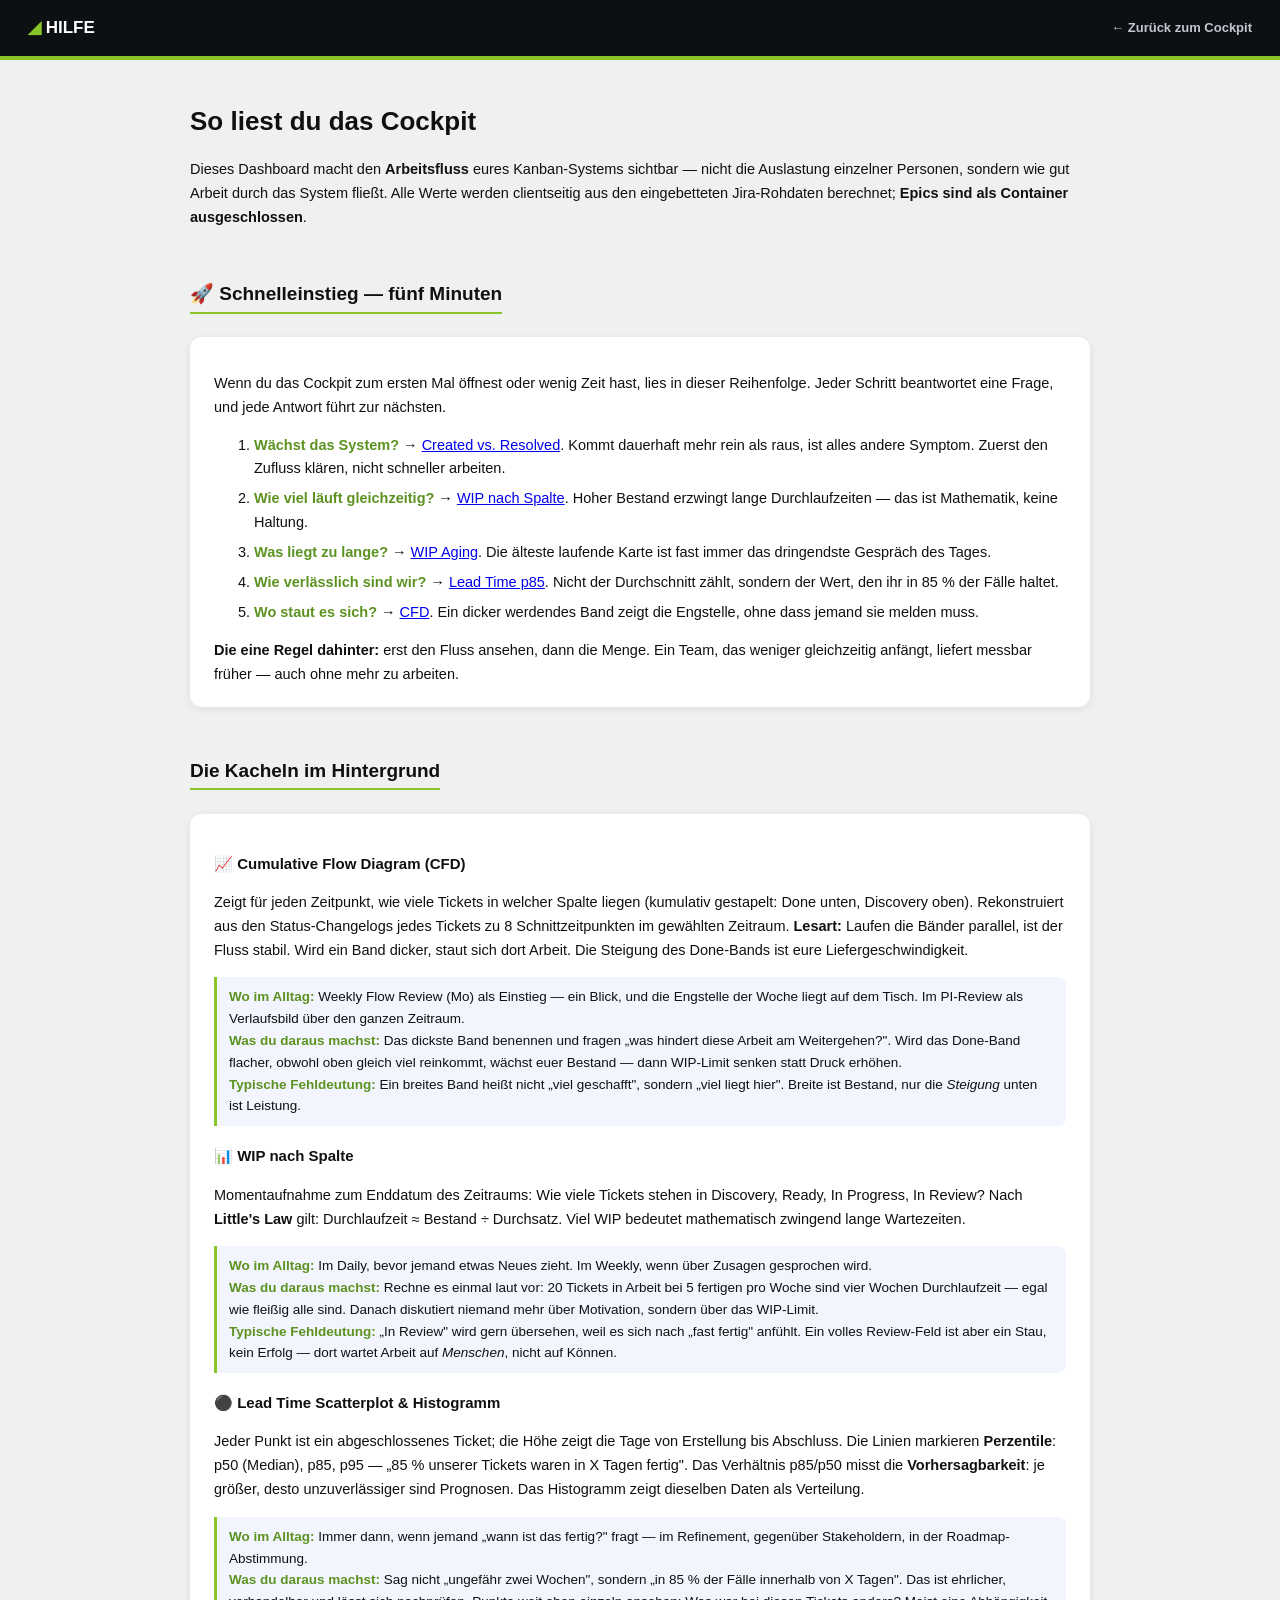
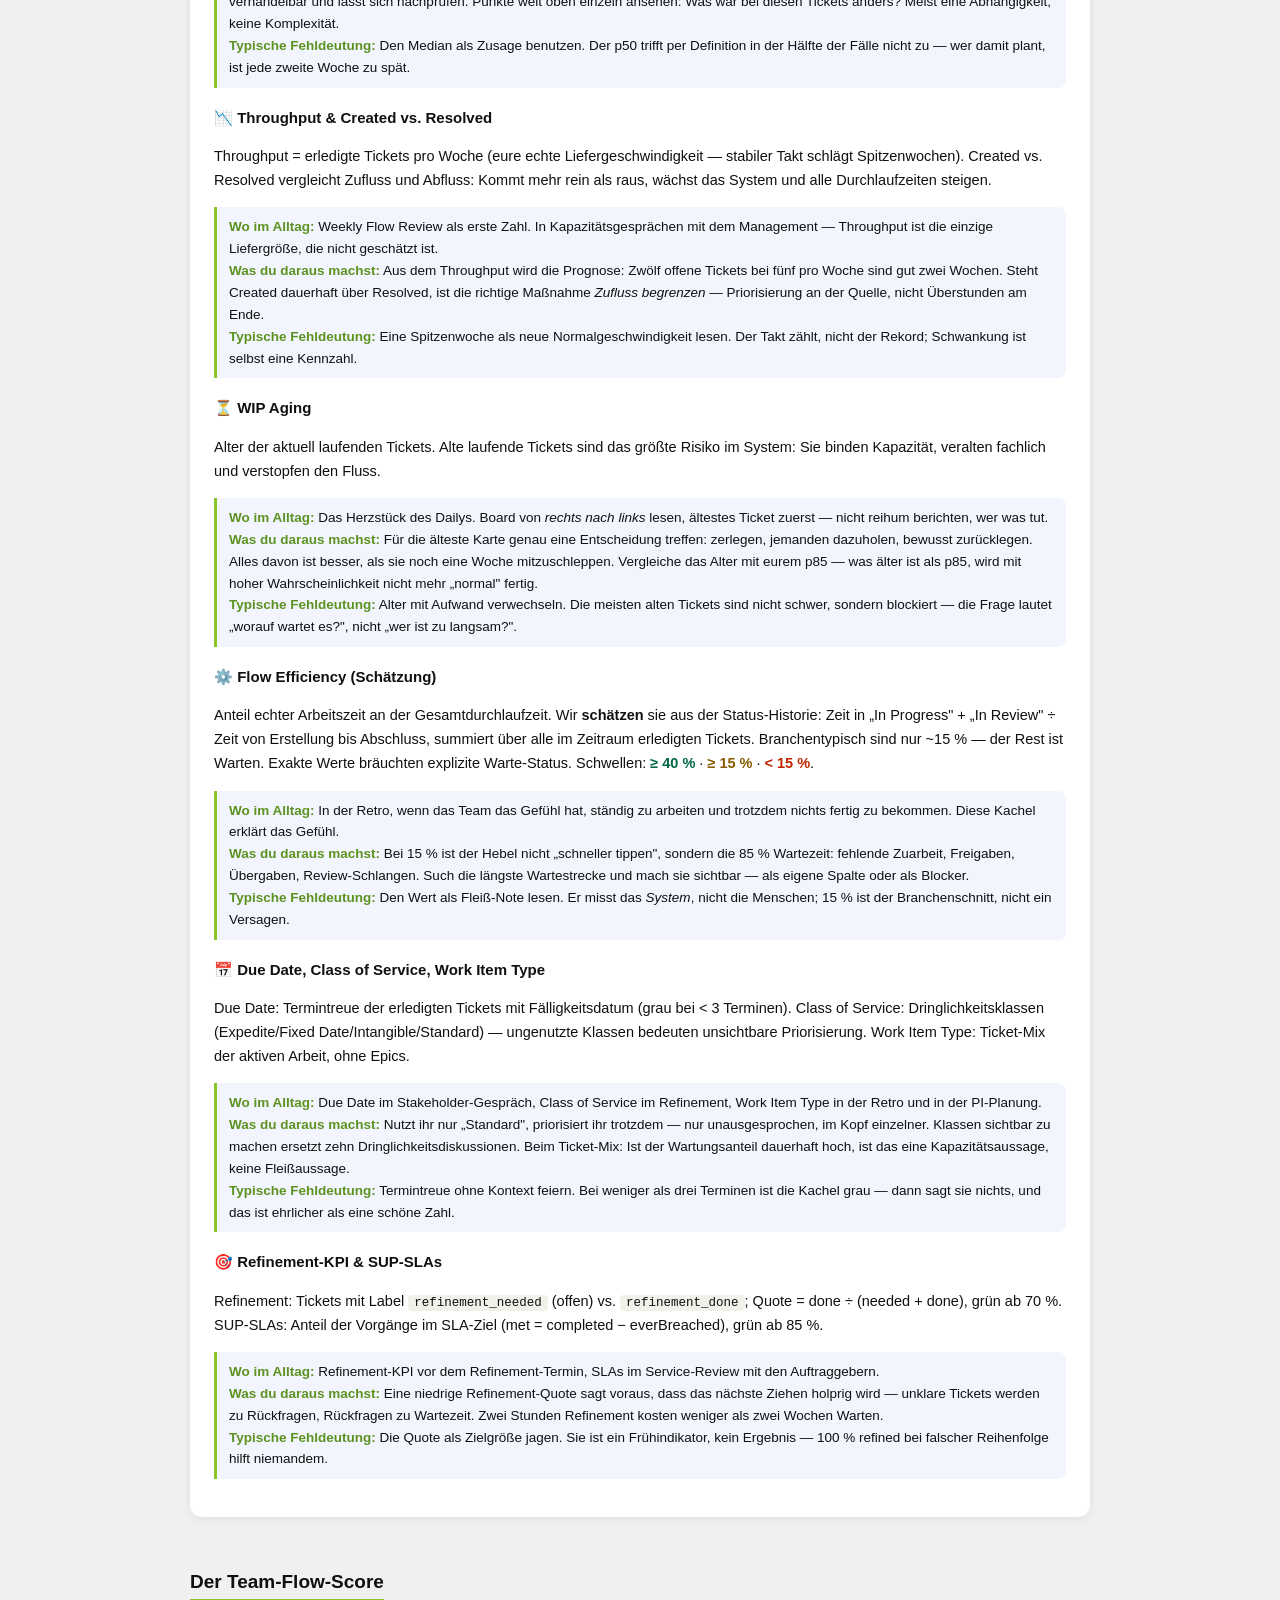
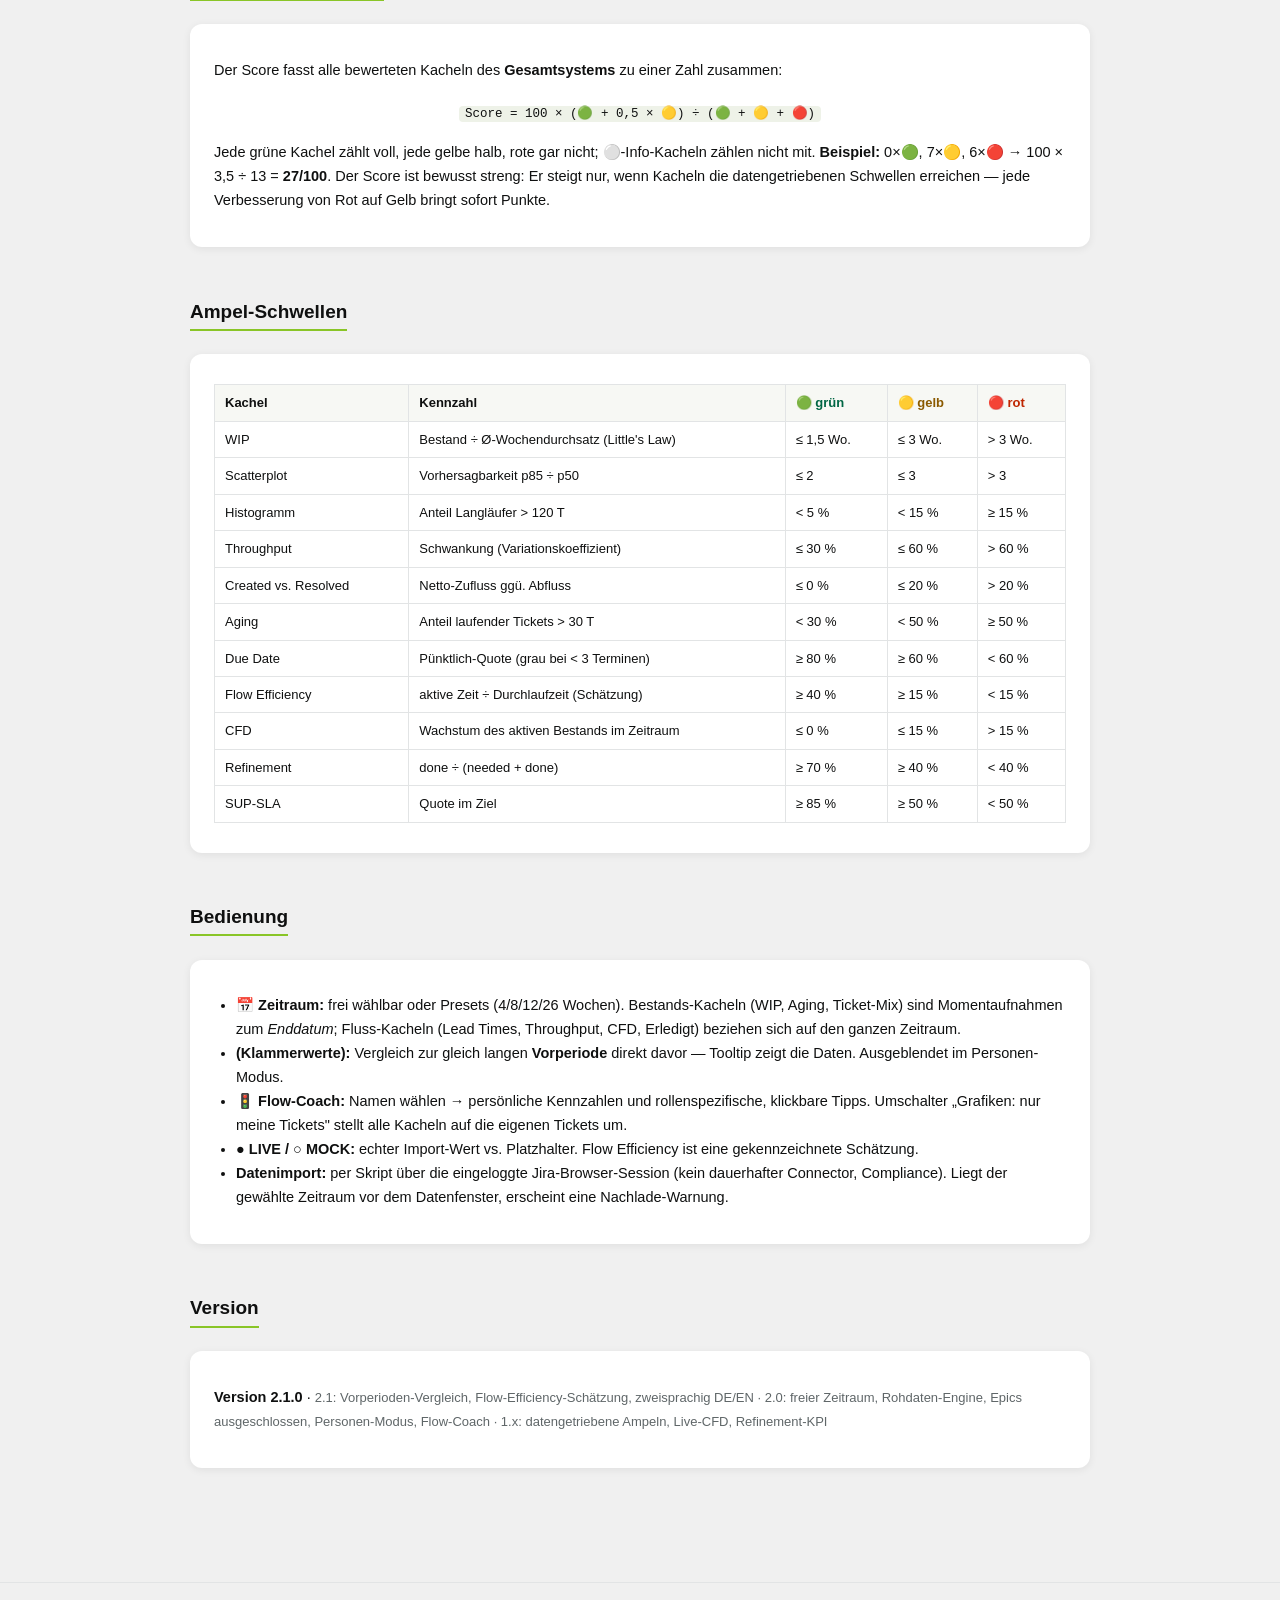
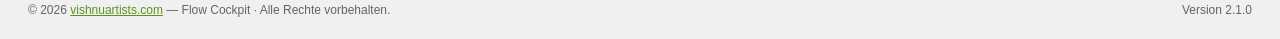
==== site/flow-cockpit-hilfe.html @ aee737ce "Flow Cockpit: eigenes Repo (aus analytics-dashboard herausgeloest, 02.09.2026) Produktanteil des Coc" ====
<!DOCTYPE html>
<html lang="de">
<head>
<meta charset="UTF-8">
<meta name="viewport" content="width=device-width, initial-scale=1.0">
<title>Hilfe &amp; Methodik — Flow Cockpit</title>
<!-- Dark-Flash-Schutz: Theme-Key fcTheme + html[data-theme] exakt wie pbTheme in pb-ui.js; Grundfarben vor dem ersten Paint -->
<script>try{if(localStorage.getItem('fcTheme')==='dark')document.documentElement.setAttribute('data-theme','dark')}catch(e){}</script>
<style>html[data-theme=dark]{background:#0e1013;color-scheme:dark}html[data-theme=dark]:root{--bg:#0e1013;--card:#16191d;--ink:#e8eaed;--sub:#9aa1a9;--line:#262b31}html[data-theme=dark] body{background:#0e1013;color:#e8eaed}</style>
<link rel="icon" href="data:image/svg+xml,%3Csvg xmlns='http://www.w3.org/2000/svg' viewBox='0 0 64 64'%3E%3Crect width='64' height='64' rx='14' fill='%230c1013'/%3E%3Cpath d='M12 52L30 52L12 32Z' fill='%2389c527'/%3E%3Ccircle cx='44' cy='16' r='7' fill='%23ff5630'/%3E%3Ccircle cx='44' cy='33' r='7' fill='%23ffab00'/%3E%3Ccircle cx='44' cy='50' r='7' fill='%2336b37e'/%3E%3C/svg%3E">
<link rel="stylesheet" href="/fonts.css">
<style>
  :root{--bg:#f0f0f0;--card:#fff;--ink:#0f1010;--sub:#5f6668;--line:#e2e4e5;
    --brand:#89c527;--brand2:#74b62e;--brand-dark:#5c9220;--accent:#0c1013}
  body{margin:0;background:var(--bg);color:var(--ink);font-family:Poppins,sans-serif;font-size:14.5px;line-height:1.65}
  header{background:var(--accent);color:#fff;padding:14px 28px;display:flex;align-items:center;gap:14px;border-bottom:4px solid var(--brand)}
  header .logo{font-weight:800;font-size:17px}
  header .logo em{color:var(--brand);font-style:normal}
  header a,header span.btn{margin-left:auto;color:#c1c7d0;font-size:13px;text-decoration:none;font-weight:600;cursor:pointer}
  header a:hover{color:var(--brand)}
  .wrap{max-width:900px;margin:0 auto;padding:30px 28px 60px}
  h1{font-size:26px;margin:.4em 0}
  h2{font-size:19px;margin:1.8em 0 .5em;border-bottom:2px solid var(--brand);display:inline-block;padding-bottom:2px}
  h3{font-size:15px;margin:1.2em 0 .3em}
  .card{background:var(--card);border-radius:12px;box-shadow:0 2px 8px rgba(15,16,16,.07);padding:20px 24px;margin:14px 0}
  code{background:#eef2e8;border-radius:4px;padding:1px 6px;font-size:12.5px}
  table{border-collapse:collapse;width:100%;font-size:13px;margin:10px 0}
  th,td{border:1px solid var(--line);padding:7px 10px;text-align:left}
  th{background:#f7f8f4}
  .amp{font-weight:700}
  .g{color:#006644}.y{color:#8a5a00}.r{color:#bf2600}
  footer{border-top:1px solid var(--line);margin-top:40px;padding:18px 28px;font-size:12px;color:var(--sub);display:flex;gap:16px;flex-wrap:wrap;justify-content:space-between}
  footer a{color:var(--brand-dark)}
  .langbtn{background:#1c2226;border:1px solid #2c3338;color:#c1c7d0;padding:5px 12px;border-radius:20px;font-size:12px}
  ul{padding-left:22px}
  .dim{color:var(--sub);font-size:13px}
  /* Praxisblock unter jeder Chart-Erklaerung: wo sie benutzt wird, was daraus folgt,
     woran man sich taeuscht (21.08.2026 — Bene: "wie und wo sie genutzt wird"). */
  .use{border-left:3px solid var(--brand,#1a44ea);background:rgba(26,68,234,.05);border-radius:0 8px 8px 0;
       padding:9px 12px;margin:8px 0 18px;font-size:13.5px;line-height:1.62}
  .use b{color:var(--brand-dark,#0f2ec2)}
  html[data-theme=dark] .use{background:rgba(61,108,255,.10)}
  html[data-theme=dark] .use b{color:#9db1ff}
  .quick{counter-reset:q}
  .quick li{margin:7px 0;line-height:1.6}
  .quick li b{color:var(--brand-dark,#0f2ec2)}
  html[data-theme=dark] .quick li b{color:#9db1ff}
</style>
</head>
<body>
<header>
  <span class="logo"><em>◢</em> <span id="hTitle">HILFE</span></span>
  <a href="flow-cockpit-starter.html" id="backLink" onclick="return hilfeBack(event)">← Zurück zum Cockpit</a>
</header>
<script>
/* Zurück-Link: eigenes Team-Cockpit aus der Portal-Anmeldung (sessionStorage.vsAuth), sonst Verlauf (history.back),
   sonst Portal. Der Sprachumschalter (🌐 EN) liegt nur noch im pb-ui-Menü. */
function hilfeBack(ev){
  try{
    var a=JSON.parse(sessionStorage.getItem('vsAuth')||'null');
    var C={formular1:'cockpit-formular1.html',pawpatrol:'cockpit-pawpatrol.html',heisenberg:'cockpit-heisenberg.html',team42:'cockpit-team42.html',loansharks:'cockpit-loansharks.html',analytics:'cockpit.html'};
    var ref=document.referrer||'', same=ref&&ref.indexOf(location.origin)===0&&!/hilfe\.html/.test(ref);
    if(same&&history.length>1){ ev.preventDefault(); history.back(); return false; }
    if(a&&a.team&&C[a.team]){ ev.preventDefault(); location.href=C[a.team]; return false; }
    if(sessionStorage.getItem('vsDemo')==='1'){ ev.preventDefault(); location.href='cockpit-formular1.html?demo=1'; return false; }
  }catch(e){}
  return true; /* Fallback: href=index.html */
}
</script>

<div class="wrap" id="de">
  <h1>So liest du das Cockpit</h1>
  <p>Dieses Dashboard macht den <b>Arbeitsfluss</b> eures Kanban-Systems sichtbar — nicht die Auslastung einzelner Personen, sondern wie gut Arbeit durch das System fließt. Alle Werte werden clientseitig aus den eingebetteten Jira-Rohdaten berechnet; <b>Epics sind als Container ausgeschlossen</b>.</p>

  <h2 id="schnell">🚀 Schnelleinstieg — fünf Minuten</h2>
  <div class="card">
    <p>Wenn du das Cockpit zum ersten Mal öffnest oder wenig Zeit hast, lies in dieser Reihenfolge. Jeder Schritt beantwortet eine Frage, und jede Antwort führt zur nächsten.</p>
    <ol class="quick">
      <li><b>Wächst das System?</b> → <a href="#h-through">Created vs. Resolved</a>. Kommt dauerhaft mehr rein als raus, ist alles andere Symptom. Zuerst den Zufluss klären, nicht schneller arbeiten.</li>
      <li><b>Wie viel läuft gleichzeitig?</b> → <a href="#h-wip">WIP nach Spalte</a>. Hoher Bestand erzwingt lange Durchlaufzeiten — das ist Mathematik, keine Haltung.</li>
      <li><b>Was liegt zu lange?</b> → <a href="#h-aging">WIP Aging</a>. Die älteste laufende Karte ist fast immer das dringendste Gespräch des Tages.</li>
      <li><b>Wie verlässlich sind wir?</b> → <a href="#h-lead">Lead Time p85</a>. Nicht der Durchschnitt zählt, sondern der Wert, den ihr in 85 % der Fälle haltet.</li>
      <li><b>Wo staut es sich?</b> → <a href="#h-cfd">CFD</a>. Ein dicker werdendes Band zeigt die Engstelle, ohne dass jemand sie melden muss.</li>
    </ol>
    <p style="margin-bottom:0"><b>Die eine Regel dahinter:</b> erst den Fluss ansehen, dann die Menge. Ein Team, das weniger gleichzeitig anfängt, liefert messbar früher — auch ohne mehr zu arbeiten.</p>
  </div>

  <h2>Die Kacheln im Hintergrund</h2>
  <div class="card">
    <h3 id="h-cfd">📈 Cumulative Flow Diagram (CFD)</h3>
    <p>Zeigt für jeden Zeitpunkt, wie viele Tickets in welcher Spalte liegen (kumulativ gestapelt: Done unten, Discovery oben). Rekonstruiert aus den Status-Changelogs jedes Tickets zu 8 Schnittzeitpunkten im gewählten Zeitraum. <b>Lesart:</b> Laufen die Bänder parallel, ist der Fluss stabil. Wird ein Band dicker, staut sich dort Arbeit. Die Steigung des Done-Bands ist eure Liefergeschwindigkeit.</p>
    <p class="use"><b>Wo im Alltag:</b> Weekly Flow Review (Mo) als Einstieg — ein Blick, und die Engstelle der Woche liegt auf dem Tisch. Im PI-Review als Verlaufsbild über den ganzen Zeitraum.<br>
    <b>Was du daraus machst:</b> Das dickste Band benennen und fragen „was hindert diese Arbeit am Weitergehen?". Wird das Done-Band flacher, obwohl oben gleich viel reinkommt, wächst euer Bestand — dann WIP-Limit senken statt Druck erhöhen.<br>
    <b>Typische Fehldeutung:</b> Ein breites Band heißt nicht „viel geschafft", sondern „viel liegt hier". Breite ist Bestand, nur die <i>Steigung</i> unten ist Leistung.</p>

    <h3 id="h-wip">📊 WIP nach Spalte</h3>
    <p>Momentaufnahme zum Enddatum des Zeitraums: Wie viele Tickets stehen in Discovery, Ready, In Progress, In Review? Nach <b>Little's Law</b> gilt: Durchlaufzeit ≈ Bestand ÷ Durchsatz. Viel WIP bedeutet mathematisch zwingend lange Wartezeiten.</p>
    <p class="use"><b>Wo im Alltag:</b> Im Daily, bevor jemand etwas Neues zieht. Im Weekly, wenn über Zusagen gesprochen wird.<br>
    <b>Was du daraus machst:</b> Rechne es einmal laut vor: 20 Tickets in Arbeit bei 5 fertigen pro Woche sind vier Wochen Durchlaufzeit — egal wie fleißig alle sind. Danach diskutiert niemand mehr über Motivation, sondern über das WIP-Limit.<br>
    <b>Typische Fehldeutung:</b> „In Review" wird gern übersehen, weil es sich nach „fast fertig" anfühlt. Ein volles Review-Feld ist aber ein Stau, kein Erfolg — dort wartet Arbeit auf <i>Menschen</i>, nicht auf Können.</p>

    <h3 id="h-lead">⚫ Lead Time Scatterplot &amp; Histogramm</h3>
    <p>Jeder Punkt ist ein abgeschlossenes Ticket; die Höhe zeigt die Tage von Erstellung bis Abschluss. Die Linien markieren <b>Perzentile</b>: p50 (Median), p85, p95 — „85 % unserer Tickets waren in X Tagen fertig". Das Verhältnis p85/p50 misst die <b>Vorhersagbarkeit</b>: je größer, desto unzuverlässiger sind Prognosen. Das Histogramm zeigt dieselben Daten als Verteilung.</p>
    <p class="use"><b>Wo im Alltag:</b> Immer dann, wenn jemand „wann ist das fertig?" fragt — im Refinement, gegenüber Stakeholdern, in der Roadmap-Abstimmung.<br>
    <b>Was du daraus machst:</b> Sag nicht „ungefähr zwei Wochen", sondern „in 85 % der Fälle innerhalb von X Tagen". Das ist ehrlicher, verhandelbar und lässt sich nachprüfen. Punkte weit oben einzeln ansehen: Was war bei diesen Tickets anders? Meist eine Abhängigkeit, keine Komplexität.<br>
    <b>Typische Fehldeutung:</b> Den Median als Zusage benutzen. Der p50 trifft per Definition in der Hälfte der Fälle nicht zu — wer damit plant, ist jede zweite Woche zu spät.</p>

    <h3 id="h-through">📉 Throughput &amp; Created vs. Resolved</h3>
    <p>Throughput = erledigte Tickets pro Woche (eure echte Liefergeschwindigkeit — stabiler Takt schlägt Spitzenwochen). Created vs. Resolved vergleicht Zufluss und Abfluss: Kommt mehr rein als raus, wächst das System und alle Durchlaufzeiten steigen.</p>
    <p class="use"><b>Wo im Alltag:</b> Weekly Flow Review als erste Zahl. In Kapazitätsgesprächen mit dem Management — Throughput ist die einzige Liefergröße, die nicht geschätzt ist.<br>
    <b>Was du daraus machst:</b> Aus dem Throughput wird die Prognose: Zwölf offene Tickets bei fünf pro Woche sind gut zwei Wochen. Steht Created dauerhaft über Resolved, ist die richtige Maßnahme <i>Zufluss begrenzen</i> — Priorisierung an der Quelle, nicht Überstunden am Ende.<br>
    <b>Typische Fehldeutung:</b> Eine Spitzenwoche als neue Normalgeschwindigkeit lesen. Der Takt zählt, nicht der Rekord; Schwankung ist selbst eine Kennzahl.</p>

    <h3 id="h-aging">⏳ WIP Aging</h3>
    <p>Alter der aktuell laufenden Tickets. Alte laufende Tickets sind das größte Risiko im System: Sie binden Kapazität, veralten fachlich und verstopfen den Fluss.</p>
    <p class="use"><b>Wo im Alltag:</b> Das Herzstück des Dailys. Board von <i>rechts nach links</i> lesen, ältestes Ticket zuerst — nicht reihum berichten, wer was tut.<br>
    <b>Was du daraus machst:</b> Für die älteste Karte genau eine Entscheidung treffen: zerlegen, jemanden dazuholen, bewusst zurücklegen. Alles davon ist besser, als sie noch eine Woche mitzuschleppen. Vergleiche das Alter mit eurem p85 — was älter ist als p85, wird mit hoher Wahrscheinlichkeit nicht mehr „normal" fertig.<br>
    <b>Typische Fehldeutung:</b> Alter mit Aufwand verwechseln. Die meisten alten Tickets sind nicht schwer, sondern blockiert — die Frage lautet „worauf wartet es?", nicht „wer ist zu langsam?".</p>

    <h3 id="h-fe">⚙️ Flow Efficiency (Schätzung)</h3>
    <p>Anteil echter Arbeitszeit an der Gesamtdurchlaufzeit. Wir <b>schätzen</b> sie aus der Status-Historie: Zeit in „In Progress" + „In Review" ÷ Zeit von Erstellung bis Abschluss, summiert über alle im Zeitraum erledigten Tickets. Branchentypisch sind nur ~15 % — der Rest ist Warten. Exakte Werte bräuchten explizite Warte-Status. Schwellen: <span class="amp g">≥ 40 %</span> · <span class="amp y">≥ 15 %</span> · <span class="amp r">&lt; 15 %</span>.</p>
    <p class="use"><b>Wo im Alltag:</b> In der Retro, wenn das Team das Gefühl hat, ständig zu arbeiten und trotzdem nichts fertig zu bekommen. Diese Kachel erklärt das Gefühl.<br>
    <b>Was du daraus machst:</b> Bei 15 % ist der Hebel nicht „schneller tippen", sondern die 85 % Wartezeit: fehlende Zuarbeit, Freigaben, Übergaben, Review-Schlangen. Such die längste Wartestrecke und mach sie sichtbar — als eigene Spalte oder als Blocker.<br>
    <b>Typische Fehldeutung:</b> Den Wert als Fleiß-Note lesen. Er misst das <i>System</i>, nicht die Menschen; 15 % ist der Branchenschnitt, nicht ein Versagen.</p>

    <h3 id="h-misc">📅 Due Date, Class of Service, Work Item Type</h3>
    <p>Due Date: Termintreue der erledigten Tickets mit Fälligkeitsdatum (grau bei &lt; 3 Terminen). Class of Service: Dringlichkeitsklassen (Expedite/Fixed Date/Intangible/Standard) — ungenutzte Klassen bedeuten unsichtbare Priorisierung. Work Item Type: Ticket-Mix der aktiven Arbeit, ohne Epics.</p>
    <p class="use"><b>Wo im Alltag:</b> Due Date im Stakeholder-Gespräch, Class of Service im Refinement, Work Item Type in der Retro und in der PI-Planung.<br>
    <b>Was du daraus machst:</b> Nutzt ihr nur „Standard", priorisiert ihr trotzdem — nur unausgesprochen, im Kopf einzelner. Klassen sichtbar zu machen ersetzt zehn Dringlichkeitsdiskussionen. Beim Ticket-Mix: Ist der Wartungsanteil dauerhaft hoch, ist das eine Kapazitätsaussage, keine Fleißaussage.<br>
    <b>Typische Fehldeutung:</b> Termintreue ohne Kontext feiern. Bei weniger als drei Terminen ist die Kachel grau — dann sagt sie nichts, und das ist ehrlicher als eine schöne Zahl.</p>

    <h3 id="h-refine">🎯 Refinement-KPI &amp; SUP-SLAs</h3>
    <p>Refinement: Tickets mit Label <code>refinement_needed</code> (offen) vs. <code>refinement_done</code>; Quote = done ÷ (needed + done), grün ab 70 %. SUP-SLAs: Anteil der Vorgänge im SLA-Ziel (met = completed − everBreached), grün ab 85 %.</p>
    <p class="use"><b>Wo im Alltag:</b> Refinement-KPI vor dem Refinement-Termin, SLAs im Service-Review mit den Auftraggebern.<br>
    <b>Was du daraus machst:</b> Eine niedrige Refinement-Quote sagt voraus, dass das nächste Ziehen holprig wird — unklare Tickets werden zu Rückfragen, Rückfragen zu Wartezeit. Zwei Stunden Refinement kosten weniger als zwei Wochen Warten.<br>
    <b>Typische Fehldeutung:</b> Die Quote als Zielgröße jagen. Sie ist ein Frühindikator, kein Ergebnis — 100 % refined bei falscher Reihenfolge hilft niemandem.</p>
  </div>

  <h2 id="score">Der Team-Flow-Score</h2>
  <div class="card">
    <p>Der Score fasst alle bewerteten Kacheln des <b>Gesamtsystems</b> zu einer Zahl zusammen:</p>
    <p style="text-align:center;font-size:16px"><code>Score = 100 × (🟢 + 0,5 × 🟡) ÷ (🟢 + 🟡 + 🔴)</code></p>
    <p>Jede grüne Kachel zählt voll, jede gelbe halb, rote gar nicht; ⚪-Info-Kacheln zählen nicht mit. <b>Beispiel:</b> 0×🟢, 7×🟡, 6×🔴 → 100 × 3,5 ÷ 13 = <b>27/100</b>. Der Score ist bewusst streng: Er steigt nur, wenn Kacheln die datengetriebenen Schwellen erreichen — jede Verbesserung von Rot auf Gelb bringt sofort Punkte.</p>
  </div>

  <h2>Ampel-Schwellen</h2>
  <div class="card">
    <table>
      <tr><th>Kachel</th><th>Kennzahl</th><th class="g">🟢 grün</th><th class="y">🟡 gelb</th><th class="r">🔴 rot</th></tr>
      <tr><td>WIP</td><td>Bestand ÷ Ø-Wochendurchsatz (Little's Law)</td><td>≤ 1,5 Wo.</td><td>≤ 3 Wo.</td><td>&gt; 3 Wo.</td></tr>
      <tr><td>Scatterplot</td><td>Vorhersagbarkeit p85 ÷ p50</td><td>≤ 2</td><td>≤ 3</td><td>&gt; 3</td></tr>
      <tr><td>Histogramm</td><td>Anteil Langläufer &gt; 120 T</td><td>&lt; 5 %</td><td>&lt; 15 %</td><td>≥ 15 %</td></tr>
      <tr><td>Throughput</td><td>Schwankung (Variationskoeffizient)</td><td>≤ 30 %</td><td>≤ 60 %</td><td>&gt; 60 %</td></tr>
      <tr><td>Created vs. Resolved</td><td>Netto-Zufluss ggü. Abfluss</td><td>≤ 0 %</td><td>≤ 20 %</td><td>&gt; 20 %</td></tr>
      <tr><td>Aging</td><td>Anteil laufender Tickets &gt; 30 T</td><td>&lt; 30 %</td><td>&lt; 50 %</td><td>≥ 50 %</td></tr>
      <tr><td>Due Date</td><td>Pünktlich-Quote (grau bei &lt; 3 Terminen)</td><td>≥ 80 %</td><td>≥ 60 %</td><td>&lt; 60 %</td></tr>
      <tr><td>Flow Efficiency</td><td>aktive Zeit ÷ Durchlaufzeit (Schätzung)</td><td>≥ 40 %</td><td>≥ 15 %</td><td>&lt; 15 %</td></tr>
      <tr><td>CFD</td><td>Wachstum des aktiven Bestands im Zeitraum</td><td>≤ 0 %</td><td>≤ 15 %</td><td>&gt; 15 %</td></tr>
      <tr><td>Refinement</td><td>done ÷ (needed + done)</td><td>≥ 70 %</td><td>≥ 40 %</td><td>&lt; 40 %</td></tr>
      <tr><td>SUP-SLA</td><td>Quote im Ziel</td><td>≥ 85 %</td><td>≥ 50 %</td><td>&lt; 50 %</td></tr>
    </table>
  </div>

  <h2>Bedienung</h2>
  <div class="card">
    <ul>
      <li><b>📅 Zeitraum:</b> frei wählbar oder Presets (4/8/12/26 Wochen). Bestands-Kacheln (WIP, Aging, Ticket-Mix) sind Momentaufnahmen zum <i>Enddatum</i>; Fluss-Kacheln (Lead Times, Throughput, CFD, Erledigt) beziehen sich auf den ganzen Zeitraum.</li>
      <li><b>(Klammerwerte):</b> Vergleich zur gleich langen <b>Vorperiode</b> direkt davor — Tooltip zeigt die Daten. Ausgeblendet im Personen-Modus.</li>
      <li><b>🚦 Flow-Coach:</b> Namen wählen → persönliche Kennzahlen und rollenspezifische, klickbare Tipps. Umschalter „Grafiken: nur meine Tickets" stellt alle Kacheln auf die eigenen Tickets um.</li>
      <li><b>● LIVE / ○ MOCK:</b> echter Import-Wert vs. Platzhalter. Flow Efficiency ist eine gekennzeichnete Schätzung.</li>
      <li><b>Datenimport:</b> per Skript über die eingeloggte Jira-Browser-Session (kein dauerhafter Connector, Compliance). Liegt der gewählte Zeitraum vor dem Datenfenster, erscheint eine Nachlade-Warnung.</li>
    </ul>
  </div>

  <h2>Version</h2>
  <div class="card">
    <p><b>Version 2.1.0</b> · <span class="dim">2.1: Vorperioden-Vergleich, Flow-Efficiency-Schätzung, zweisprachig DE/EN · 2.0: freier Zeitraum, Rohdaten-Engine, Epics ausgeschlossen, Personen-Modus, Flow-Coach · 1.x: datengetriebene Ampeln, Live-CFD, Refinement-KPI</span></p>
  </div>
</div>

<div class="wrap" id="en" style="display:none">
  <h1>How to read the cockpit</h1>
  <p>This dashboard makes the <b>flow</b> of your Kanban system visible — not the utilisation of individuals, but how well work moves through the system. All values are computed client-side from the embedded Jira raw data; <b>epics are excluded as containers</b>.</p>

  <h2 id="quick-en">🚀 Quick start — five minutes</h2>
  <div class="card">
    <p>Opening the cockpit for the first time, or short on time? Read in this order. Each step answers one question, and each answer leads to the next.</p>
    <ol class="quick">
      <li><b>Is the system growing?</b> → <a href="#h-through-en">Created vs. resolved</a>. If more keeps coming in than going out, everything else is a symptom. Fix the inflow first, do not work faster.</li>
      <li><b>How much runs at once?</b> → <a href="#h-wip-en">WIP by column</a>. High inventory forces long lead times — that is arithmetic, not attitude.</li>
      <li><b>What has been sitting too long?</b> → <a href="#h-aging-en">WIP aging</a>. The oldest running card is almost always the most urgent conversation of the day.</li>
      <li><b>How reliable are we?</b> → <a href="#h-lead-en">Lead time p85</a>. The average is not the promise; the value you hold in 85% of cases is.</li>
      <li><b>Where does it jam?</b> → <a href="#h-cfd-en">CFD</a>. A thickening band shows the bottleneck without anyone having to report it.</li>
    </ol>
    <p style="margin-bottom:0"><b>The one rule behind it:</b> look at flow before volume. A team that starts less at once delivers measurably earlier — without working more.</p>
  </div>

  <h2>The tiles in depth</h2>
  <div class="card">
    <h3 id="h-cfd-en">📈 Cumulative Flow Diagram (CFD)</h3>
    <p>Shows, for each point in time, how many tickets sit in which column (stacked cumulatively: Done at the bottom, Discovery on top). Reconstructed from each ticket's status changelog at 8 cut points across the selected period. <b>Reading:</b> parallel bands = stable flow. A thickening band = work piling up there. The slope of the Done band is your delivery rate.</p>
    <p class="use"><b>Where in practice:</b> opener of the weekly flow review (Mon) — one look and the bottleneck of the week is on the table. In the PI review as the picture over the whole period.<br>
    <b>What you do with it:</b> name the thickest band and ask "what stops this work from moving on?". If the Done band flattens while the same amount keeps arriving at the top, your inventory is growing — lower the WIP limit instead of raising pressure.<br>
    <b>Common misreading:</b> a wide band does not mean "much achieved", it means "much sitting here". Width is inventory; only the <i>slope</i> at the bottom is delivery.</p>

    <h3 id="h-wip-en">📊 WIP by column</h3>
    <p>Snapshot at the period's end date: how many tickets sit in Discovery, Ready, In Progress, In Review? By <b>Little's Law</b>, lead time ≈ inventory ÷ throughput. High WIP mathematically forces long wait times.</p>
    <p class="use"><b>Where in practice:</b> in the daily, before anyone pulls something new. In the weekly, whenever commitments are discussed.<br>
    <b>What you do with it:</b> do the arithmetic out loud once: 20 tickets in progress at 5 finished per week is a four-week lead time — no matter how hard everyone works. After that nobody argues about motivation any more, they argue about the WIP limit.<br>
    <b>Common misreading:</b> "In review" gets overlooked because it feels like "nearly done". A full review column is a queue, not a success — work there waits for <i>people</i>, not for skill.</p>

    <h3 id="h-lead-en">⚫ Lead time scatterplot &amp; histogram</h3>
    <p>Each dot is a completed ticket; its height shows days from creation to done. The lines mark <b>percentiles</b>: p50 (median), p85, p95 — "85% of our tickets finished within X days". The p85/p50 ratio measures <b>predictability</b>: the larger, the less reliable forecasts are. The histogram shows the same data as a distribution.</p>
    <p class="use"><b>Where in practice:</b> whenever somebody asks "when will this be done?" — in refinement, with stakeholders, in roadmap alignment.<br>
    <b>What you do with it:</b> do not say "about two weeks", say "in 85% of cases within X days". That is honest, negotiable and checkable. Look at the dots far above the line one by one: what was different about those tickets? Usually a dependency, not complexity.<br>
    <b>Common misreading:</b> using the median as a commitment. By definition p50 is wrong half the time — plan with it and you are late every other week.</p>

    <h3 id="h-through-en">📉 Throughput &amp; created vs. resolved</h3>
    <p>Throughput = tickets completed per week (your real delivery rate — a steady cadence beats peak weeks). Created vs. resolved compares inflow and outflow: if more comes in than goes out, the system grows and all lead times rise.</p>
    <p class="use"><b>Where in practice:</b> first number in the weekly flow review. In capacity conversations with management — throughput is the only delivery figure that is not estimated.<br>
    <b>What you do with it:</b> throughput becomes the forecast: twelve open tickets at five per week is a good two weeks. If created stays above resolved, the right move is to <i>limit the inflow</i> — prioritise at the source instead of adding overtime at the end.<br>
    <b>Common misreading:</b> treating a peak week as the new normal speed. Cadence counts, not the record; variability is itself a metric.</p>

    <h3 id="h-aging-en">⏳ WIP aging</h3>
    <p>Age of the currently running tickets. Old running tickets are the biggest risk in the system: they bind capacity, go stale and clog the flow.</p>
    <p class="use"><b>Where in practice:</b> the heart of the daily. Read the board <i>right to left</i>, oldest ticket first — do not go round the circle reporting who does what.<br>
    <b>What you do with it:</b> make exactly one decision for the oldest card: split it, bring someone in, or deliberately put it back. All of these beat carrying it another week. Compare its age with your p85 — anything older than p85 is unlikely to finish "normally" any more.<br>
    <b>Common misreading:</b> confusing age with effort. Most old tickets are not hard, they are blocked — the question is "what is it waiting for?", not "who is too slow?".</p>

    <h3 id="h-fe-en">⚙️ Flow efficiency (estimate)</h3>
    <p>Share of real work time in total lead time. We <b>estimate</b> it from status history: time in "In Progress" + "In Review" ÷ time from creation to done, summed over all tickets completed in the period. ~15% is typical in the industry — the rest is waiting. Exact values would need explicit waiting states. Thresholds: <span class="amp g">≥ 40%</span> · <span class="amp y">≥ 15%</span> · <span class="amp r">&lt; 15%</span>.</p>
    <p class="use"><b>Where in practice:</b> in the retro, when the team feels it works constantly and still finishes nothing. This tile explains that feeling.<br>
    <b>What you do with it:</b> at 15% the lever is not "type faster" but the 85% of waiting: missing input, approvals, handovers, review queues. Find the longest wait and make it visible — as its own column or as a blocker.<br>
    <b>Common misreading:</b> reading the value as a diligence score. It measures the <i>system</i>, not the people; 15% is the industry average, not a failure.</p>

    <h3 id="h-misc-en">📅 Due date, class of service, work item type</h3>
    <p>Due date: on-time rate of completed tickets with a due date (grey below 3 dates). Class of service: urgency classes (Expedite/Fixed Date/Intangible/Standard) — unused classes mean invisible prioritisation. Work item type: ticket mix of active work, excluding epics.</p>
    <p class="use"><b>Where in practice:</b> due date in stakeholder conversations, class of service in refinement, work item type in the retro and in PI planning.<br>
    <b>What you do with it:</b> if you only use "Standard", you still prioritise — just silently, in individual heads. Making classes visible replaces ten urgency debates. On the ticket mix: a permanently high maintenance share is a capacity statement, not a diligence one.<br>
    <b>Common misreading:</b> celebrating on-time delivery without context. Below three due dates the tile stays grey — then it says nothing, and that is more honest than a pretty number.</p>

    <h3 id="h-refine-en">🎯 Refinement KPI &amp; SUP SLAs</h3>
    <p>Refinement: tickets labelled <code>refinement_needed</code> (open) vs. <code>refinement_done</code>; rate = done ÷ (needed + done), green from 70%. SUP SLAs: share of requests within the SLA target (met = completed − everBreached), green from 85%.</p>
    <p class="use"><b>Where in practice:</b> refinement KPI before the refinement session, SLAs in the service review with your customers.<br>
    <b>What you do with it:</b> a low refinement rate predicts that the next pull will be bumpy — unclear tickets become questions, questions become waiting time. Two hours of refinement cost less than two weeks of waiting.<br>
    <b>Common misreading:</b> chasing the rate as a target. It is a leading indicator, not a result — 100% refined in the wrong order helps nobody.</p>
  </div>

  <h2 id="score-en">The team flow score</h2>
  <div class="card">
    <p>The score condenses all assessed tiles of the <b>overall system</b> into one number:</p>
    <p style="text-align:center;font-size:16px"><code>score = 100 × (🟢 + 0.5 × 🟡) ÷ (🟢 + 🟡 + 🔴)</code></p>
    <p>Every green tile counts fully, yellow counts half, red not at all; ⚪ info tiles are excluded. <b>Example:</b> 0×🟢, 7×🟡, 6×🔴 → 100 × 3.5 ÷ 13 = <b>27/100</b>. The score is deliberately strict: it only rises when tiles reach the data-driven thresholds — every move from red to yellow immediately earns points.</p>
  </div>

  <h2>Signal thresholds</h2>
  <div class="card">
    <table>
      <tr><th>Tile</th><th>Metric</th><th class="g">🟢 green</th><th class="y">🟡 yellow</th><th class="r">🔴 red</th></tr>
      <tr><td>WIP</td><td>inventory ÷ avg. weekly throughput (Little's Law)</td><td>≤ 1.5 wks</td><td>≤ 3 wks</td><td>&gt; 3 wks</td></tr>
      <tr><td>Scatterplot</td><td>predictability p85 ÷ p50</td><td>≤ 2</td><td>≤ 3</td><td>&gt; 3</td></tr>
      <tr><td>Histogram</td><td>share of long runners &gt; 120 d</td><td>&lt; 5%</td><td>&lt; 15%</td><td>≥ 15%</td></tr>
      <tr><td>Throughput</td><td>variation (coefficient of variation)</td><td>≤ 30%</td><td>≤ 60%</td><td>&gt; 60%</td></tr>
      <tr><td>Created vs. resolved</td><td>net inflow vs. outflow</td><td>≤ 0%</td><td>≤ 20%</td><td>&gt; 20%</td></tr>
      <tr><td>Aging</td><td>share of running tickets &gt; 30 d</td><td>&lt; 30%</td><td>&lt; 50%</td><td>≥ 50%</td></tr>
      <tr><td>Due date</td><td>on-time rate (grey below 3 dates)</td><td>≥ 80%</td><td>≥ 60%</td><td>&lt; 60%</td></tr>
      <tr><td>Flow efficiency</td><td>active time ÷ lead time (estimate)</td><td>≥ 40%</td><td>≥ 15%</td><td>&lt; 15%</td></tr>
      <tr><td>CFD</td><td>growth of active inventory over the period</td><td>≤ 0%</td><td>≤ 15%</td><td>&gt; 15%</td></tr>
      <tr><td>Refinement</td><td>done ÷ (needed + done)</td><td>≥ 70%</td><td>≥ 40%</td><td>&lt; 40%</td></tr>
      <tr><td>SUP SLA</td><td>share within target</td><td>≥ 85%</td><td>≥ 50%</td><td>&lt; 50%</td></tr>
    </table>
  </div>

  <h2>Usage</h2>
  <div class="card">
    <ul>
      <li><b>📅 Period:</b> freely selectable or presets (4/8/12/26 weeks). Inventory tiles (WIP, aging, ticket mix) are snapshots at the <i>end date</i>; flow tiles (lead times, throughput, CFD, done) cover the whole period.</li>
      <li><b>(Values in brackets):</b> comparison with the equally long <b>previous period</b> right before — the tooltip shows the dates. Hidden in person mode.</li>
      <li><b>🚦 Flow Coach:</b> pick a name → personal metrics and role-specific, clickable tips. The toggle "Charts: my tickets only" switches all tiles to your own tickets.</li>
      <li><b>● LIVE / ○ MOCK:</b> real imported value vs. placeholder. Flow efficiency is a clearly marked estimate.</li>
      <li><b>Data import:</b> via script using the logged-in Jira browser session (no permanent connector, for compliance). If the selected period lies before the data window, a reload warning appears.</li>
    </ul>
  </div>

  <h2>Version</h2>
  <div class="card">
    <p><b>Version 2.1.0</b> · <span class="dim">2.1: previous-period comparison, flow-efficiency estimate, bilingual DE/EN · 2.0: free period, raw-data engine, epics excluded, person mode, flow coach · 1.x: data-driven signals, live CFD, refinement KPI</span></p>
  </div>
</div>

<footer>
  <span>© 2026 <a href="https://vishnuartists.com" target="_blank" rel="noopener">vishnuartists.com</a> — Flow Cockpit · <span id="fRights">Alle Rechte vorbehalten.</span></span>
  <span>Version 2.1.0</span>
</footer>

<script>
(function(){
  /* Sprache aus pb-i18n.js. Diese Seite ist die einzige, die nicht mit Satzpaaren arbeitet,
     sondern mit zwei kompletten Textbloecken (#de / #en) — ein durchgehender Fliesstext von rund
     1.500 Woertern. Kroatisch bekommt darum (noch) keinen eigenen Block, sondern den englischen:
     lieber eine Sprache, die Tarik lesen kann, als ein deutscher Block. Ein dritter Block #hr
     laesst sich jederzeit danebenlegen — die Weiche unten braucht dann nur einen Zweig mehr. */
  var lang=(window.pbLang?pbLang():'de');
  if(lang==='en'||lang==='hr'){
    document.documentElement.lang='en';
    document.getElementById('de').style.display='none';
    document.getElementById('en').style.display='block';
    document.getElementById('hTitle').textContent='HELP';
    document.getElementById('backLink').textContent='← Back to the cockpit';
    document.getElementById('fRights').textContent='All rights reserved.';
    document.title='Help & Methodology — Flow Cockpit';
    if(location.hash){var t=location.hash+'-en';if(document.querySelector(t))location.hash=t;}
  }
})();
</script>
<script src="pb-meet.js?v=04d284cc"></script>
</body>
</html>
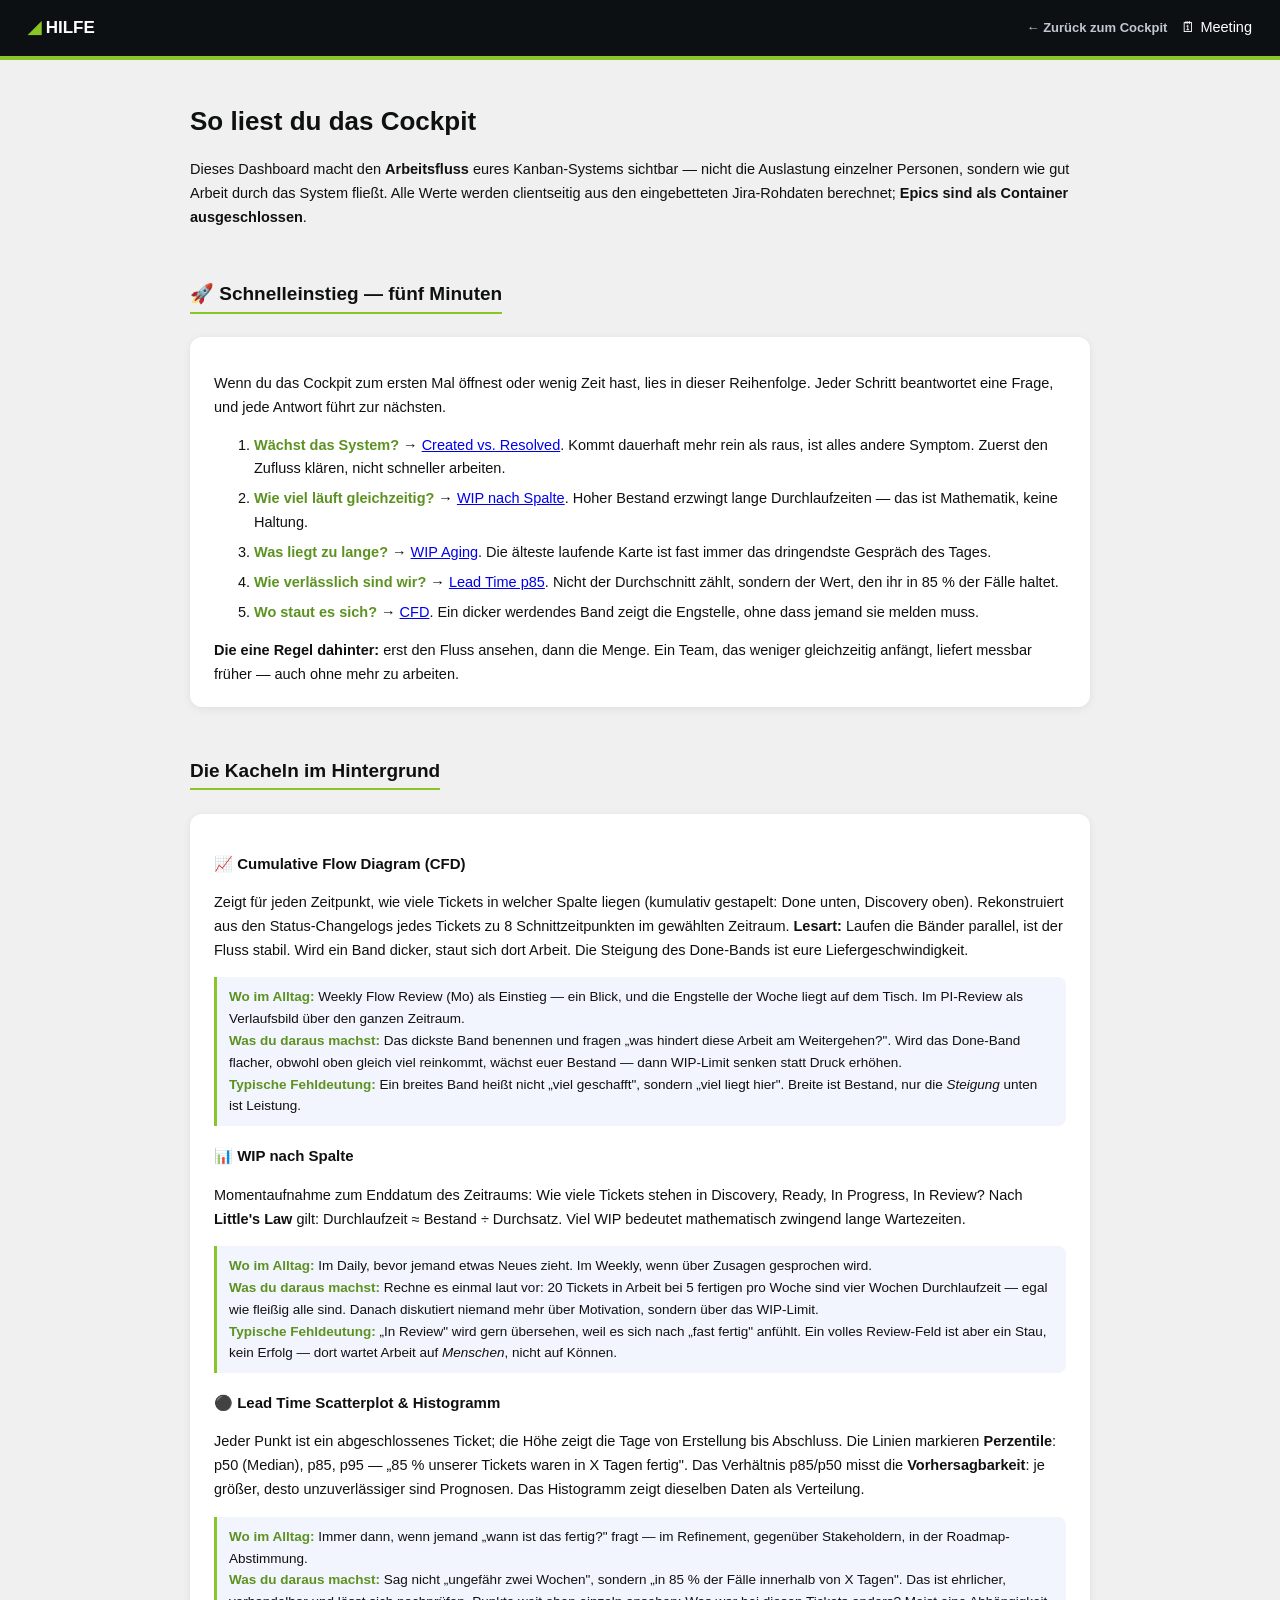
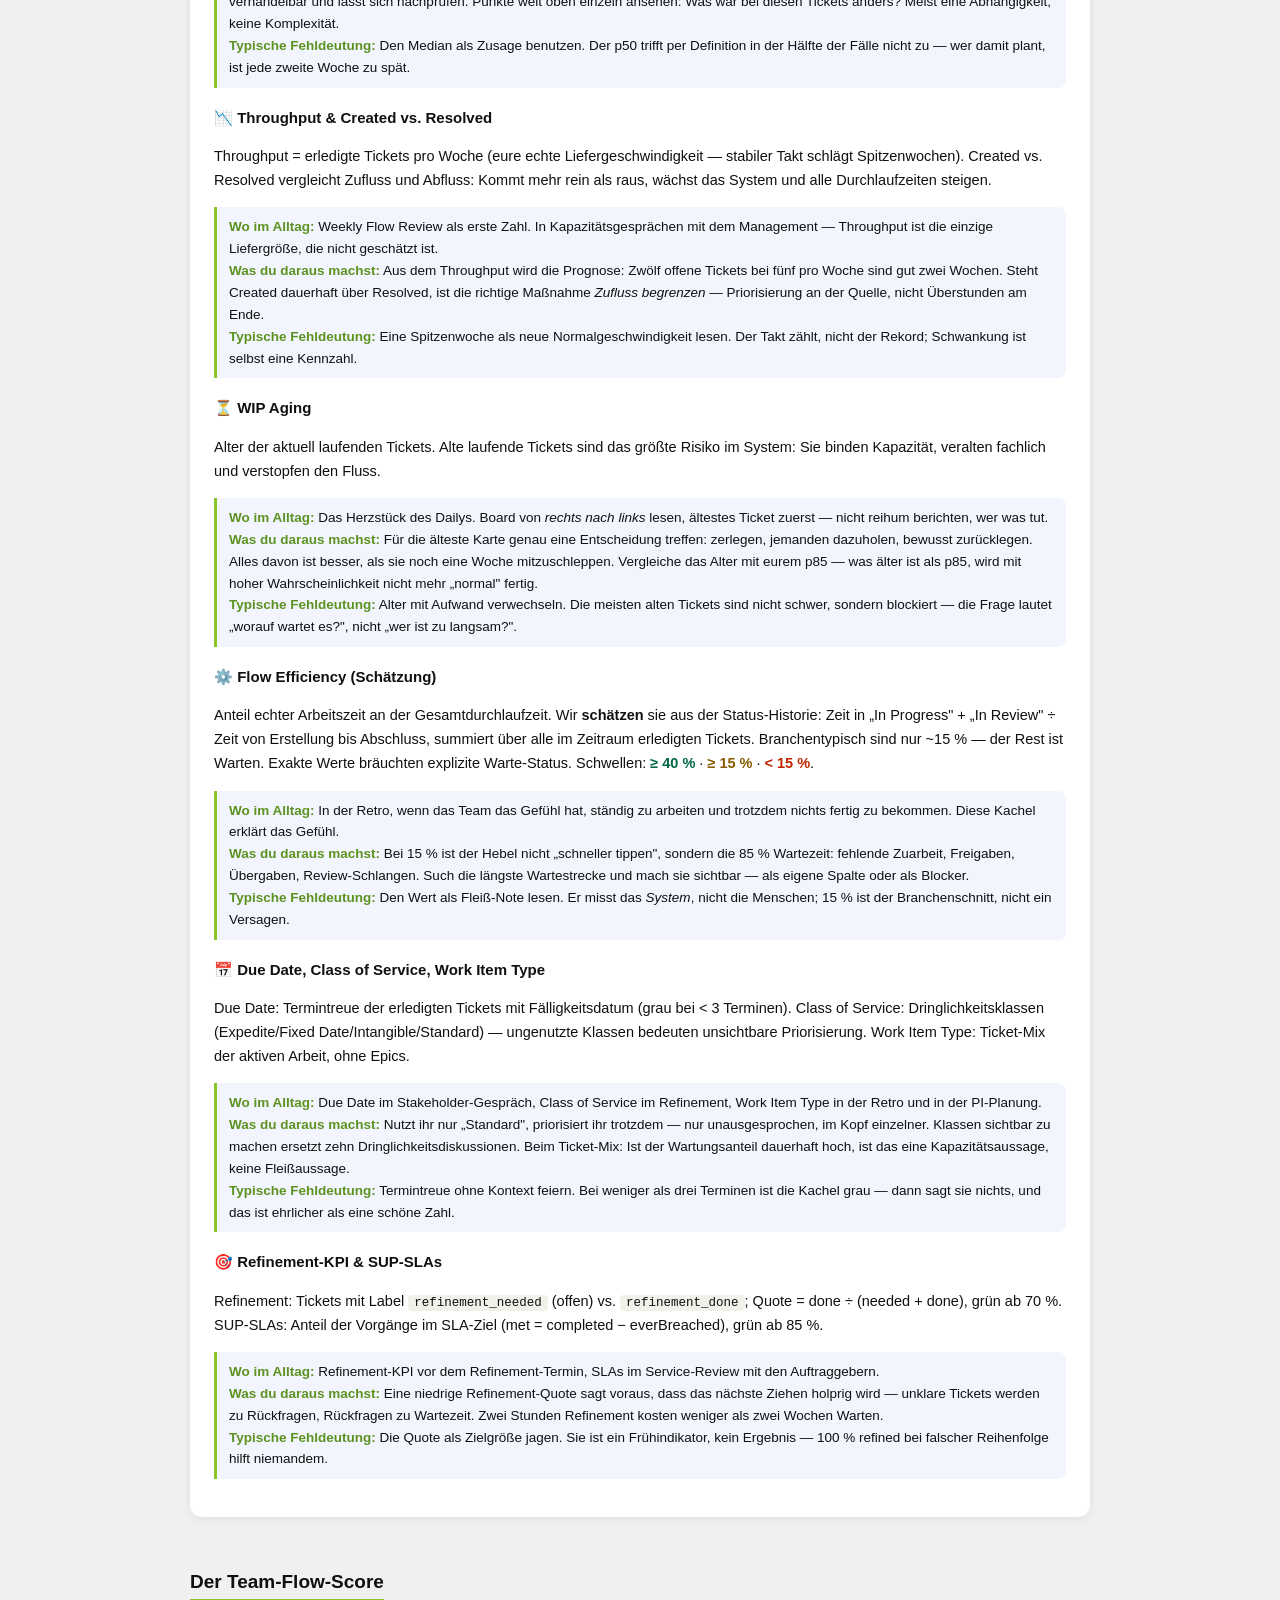
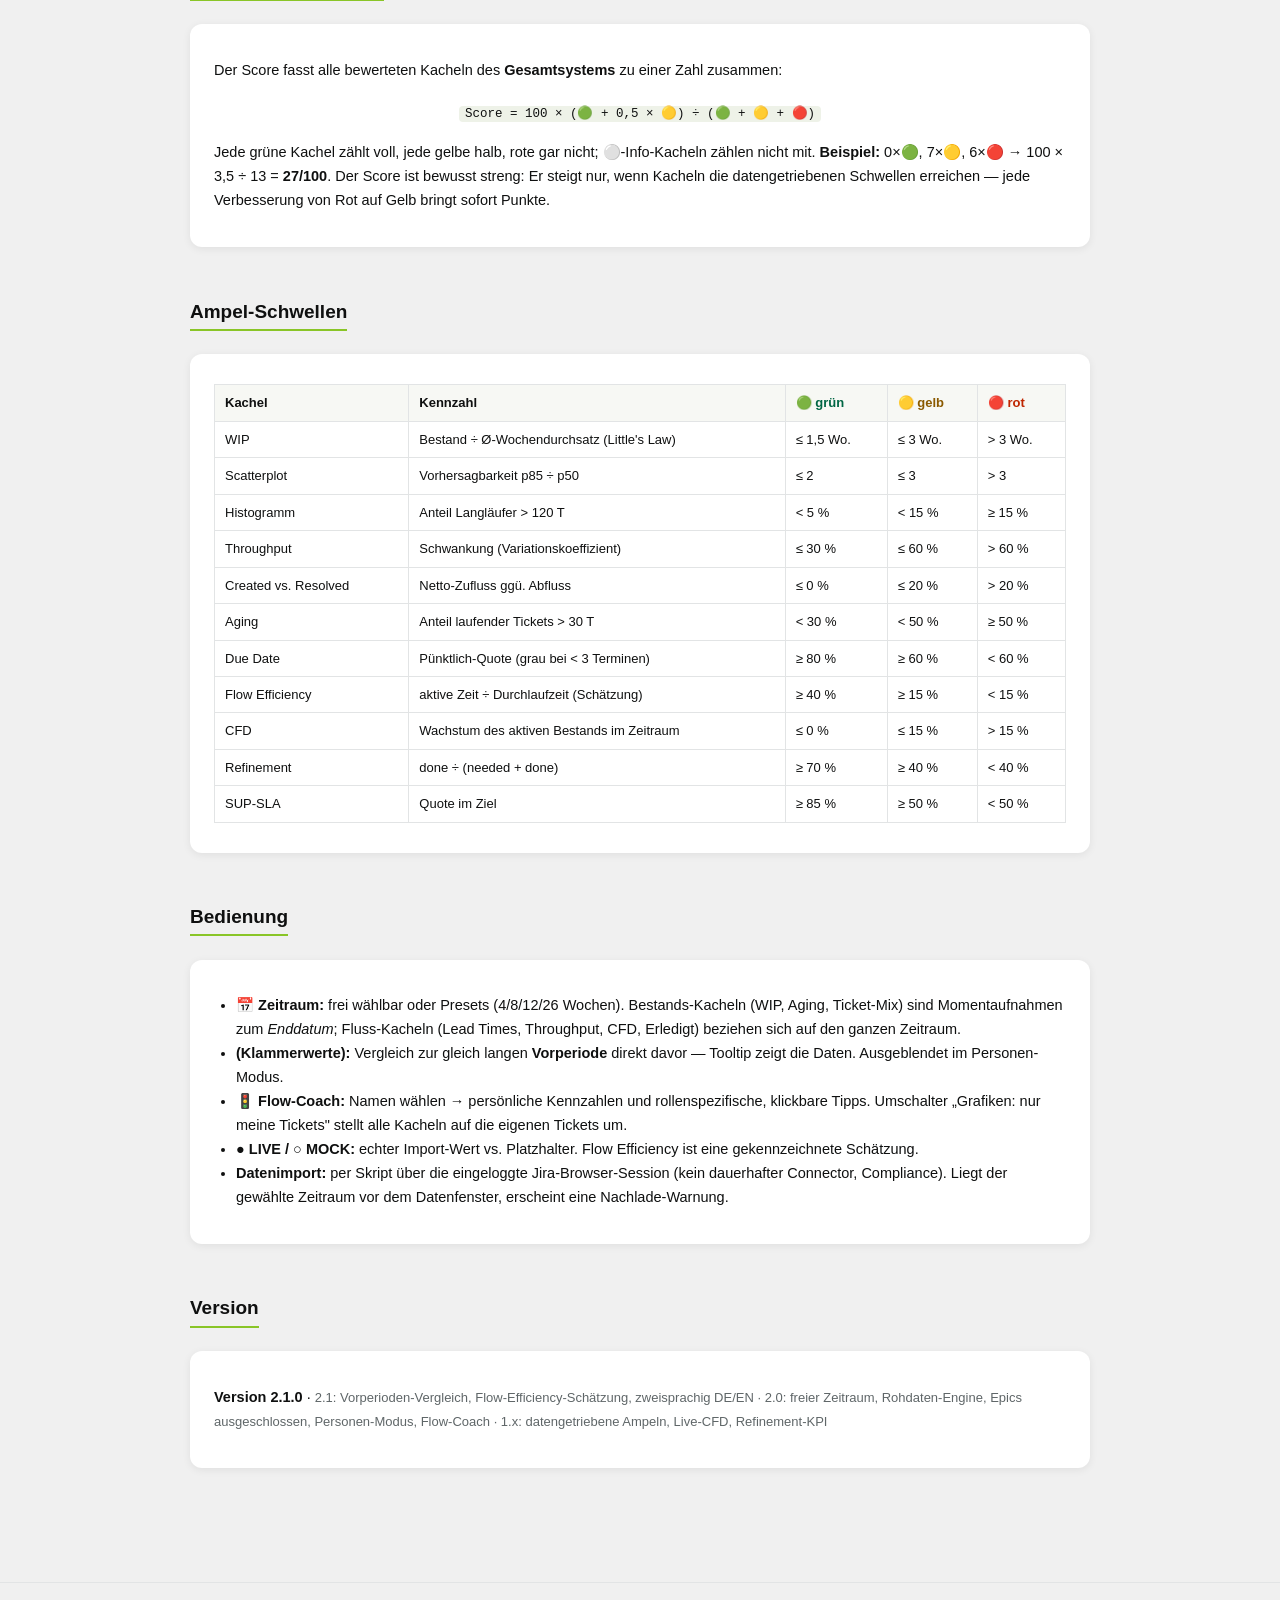
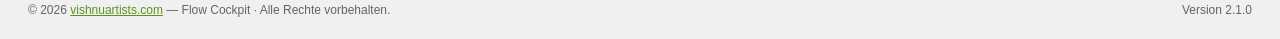
==== commit 1d74a361: "Starter und Hilfe bekommen canonical und noindex Beide Dateien liegen an zwei Adressen: vishnu-artis" ====
--- a/site/flow-cockpit-hilfe.html
+++ b/site/flow-cockpit-hilfe.html
@@ -46,7 +46,14 @@
   .quick li b{color:var(--brand-dark,#0f2ec2)}
   html[data-theme=dark] .quick li b{color:#9db1ff}
 </style>
-</head>
+<link rel="canonical" href="https://vishnuartists.com/flow-cockpit.html">
+<meta name="robots" content="noindex,follow">
+<meta property="og:type" content="website">
+<meta property="og:title" content="Flow Cockpit - Anleitung">
+<meta property="og:description" content="Die Anleitung zum Flow Cockpit: Setup-Wizard, Board-Mapping, Kennzahlen und Ampeln.">
+<meta property="og:url" content="https://vishnuartists.com/flow-cockpit.html">
+<meta property="og:image" content="https://vishnuartists.com/img/og-default.jpg">
+<meta name="twitter:card" content="summary_large_image"></head>
 <body>
 <header>
   <span class="logo"><em>◢</em> <span id="hTitle">HILFE</span></span>
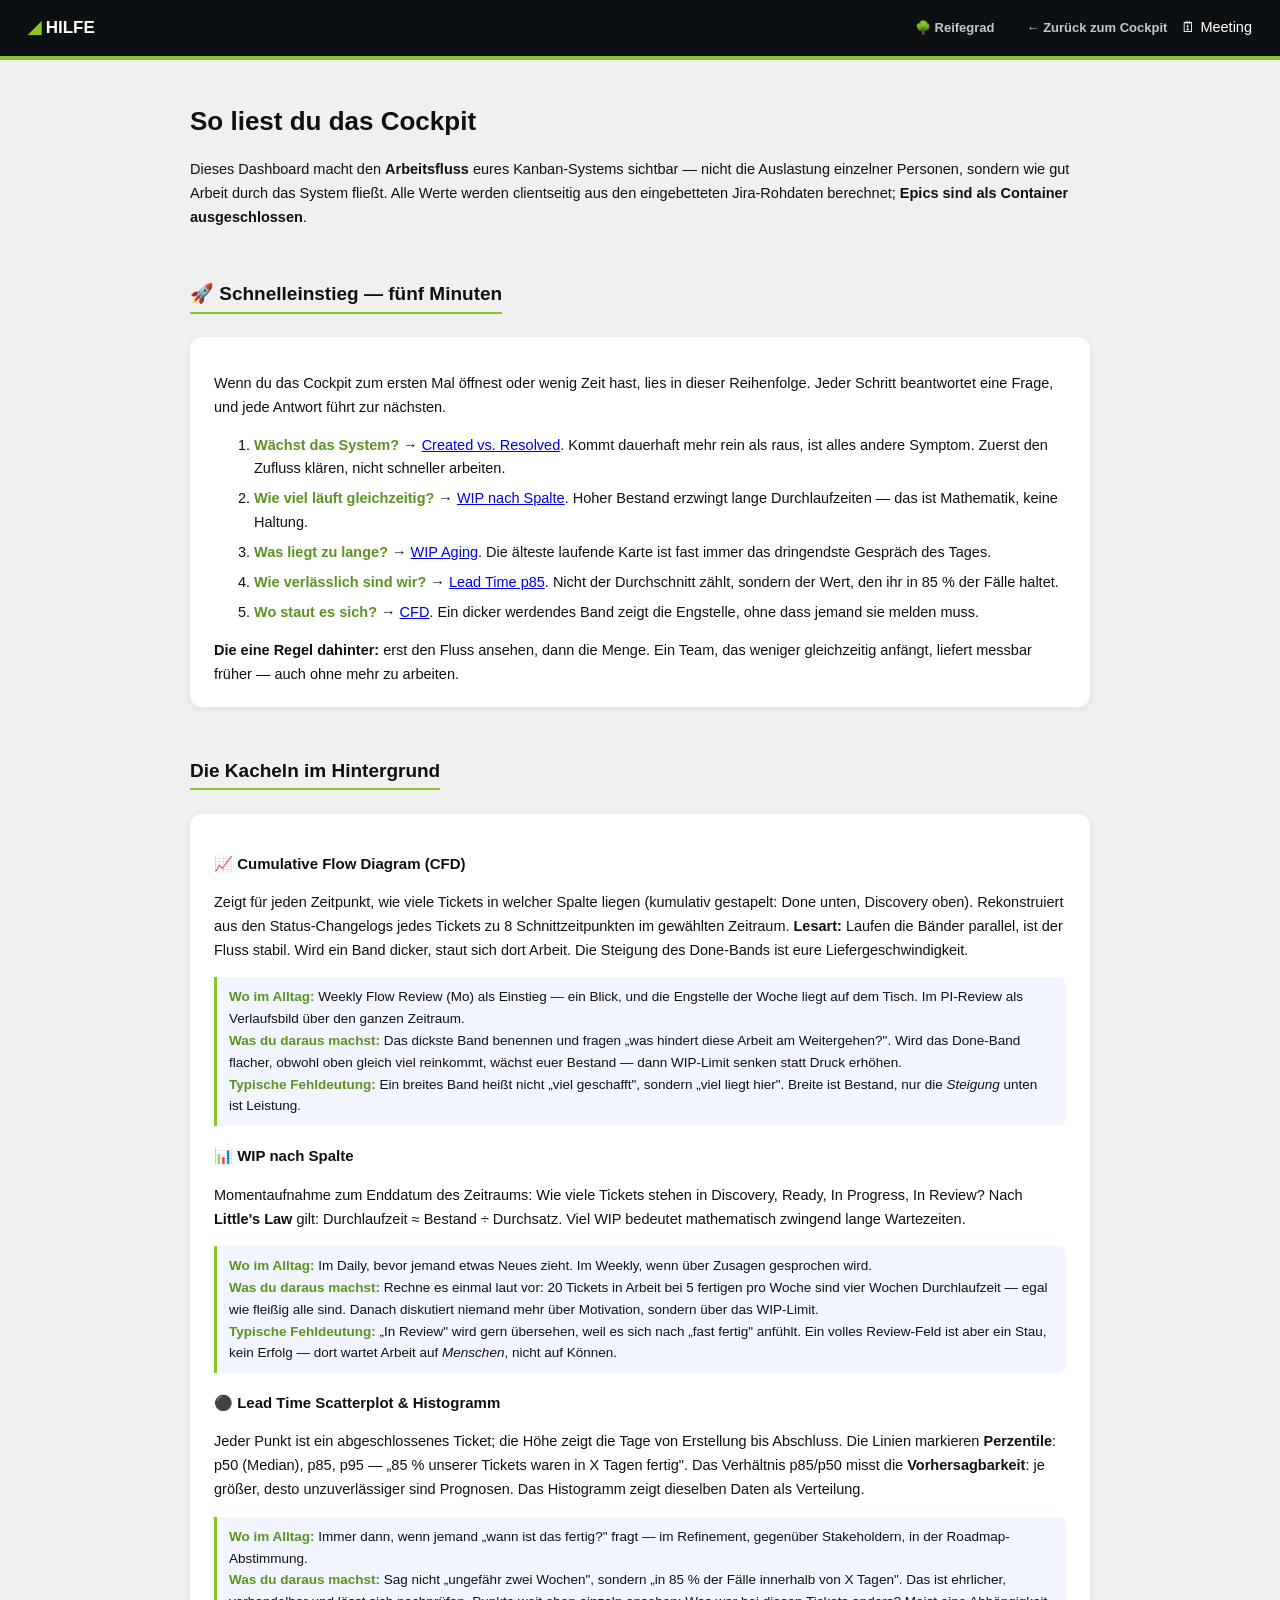
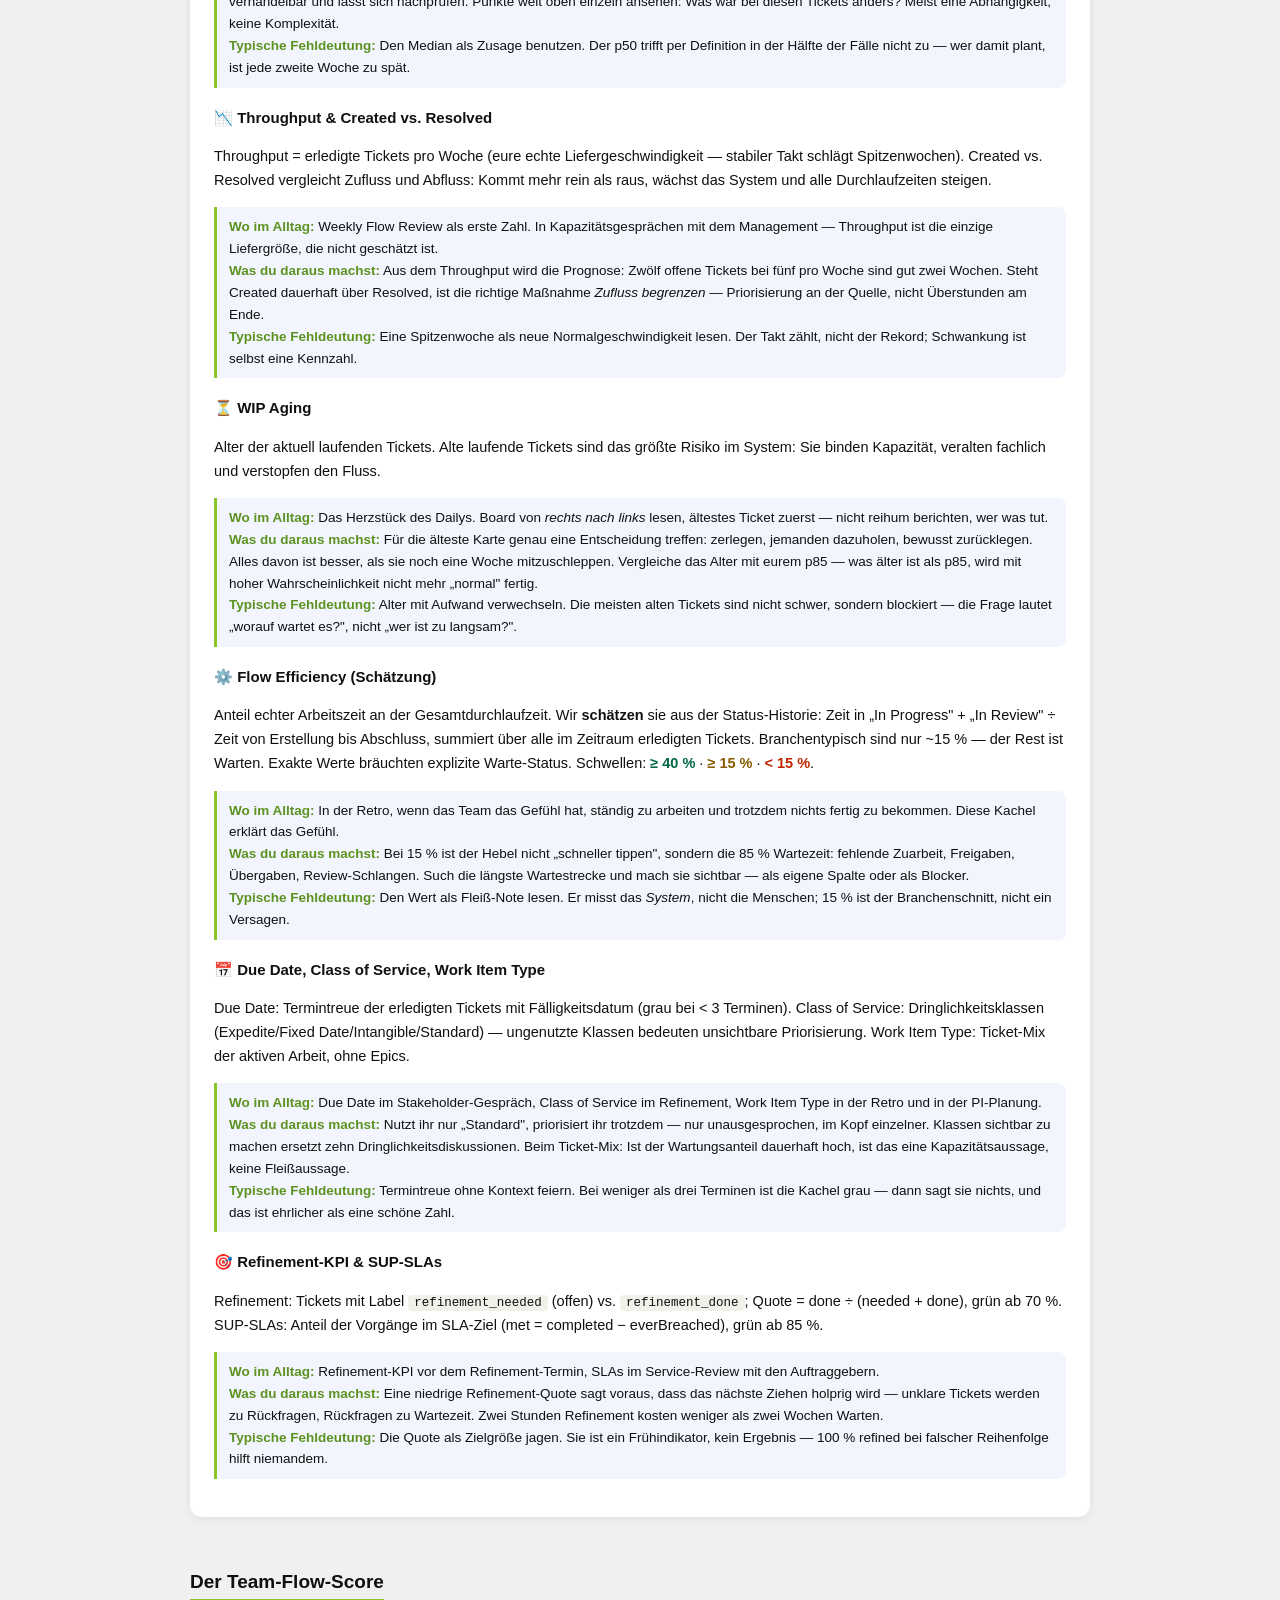
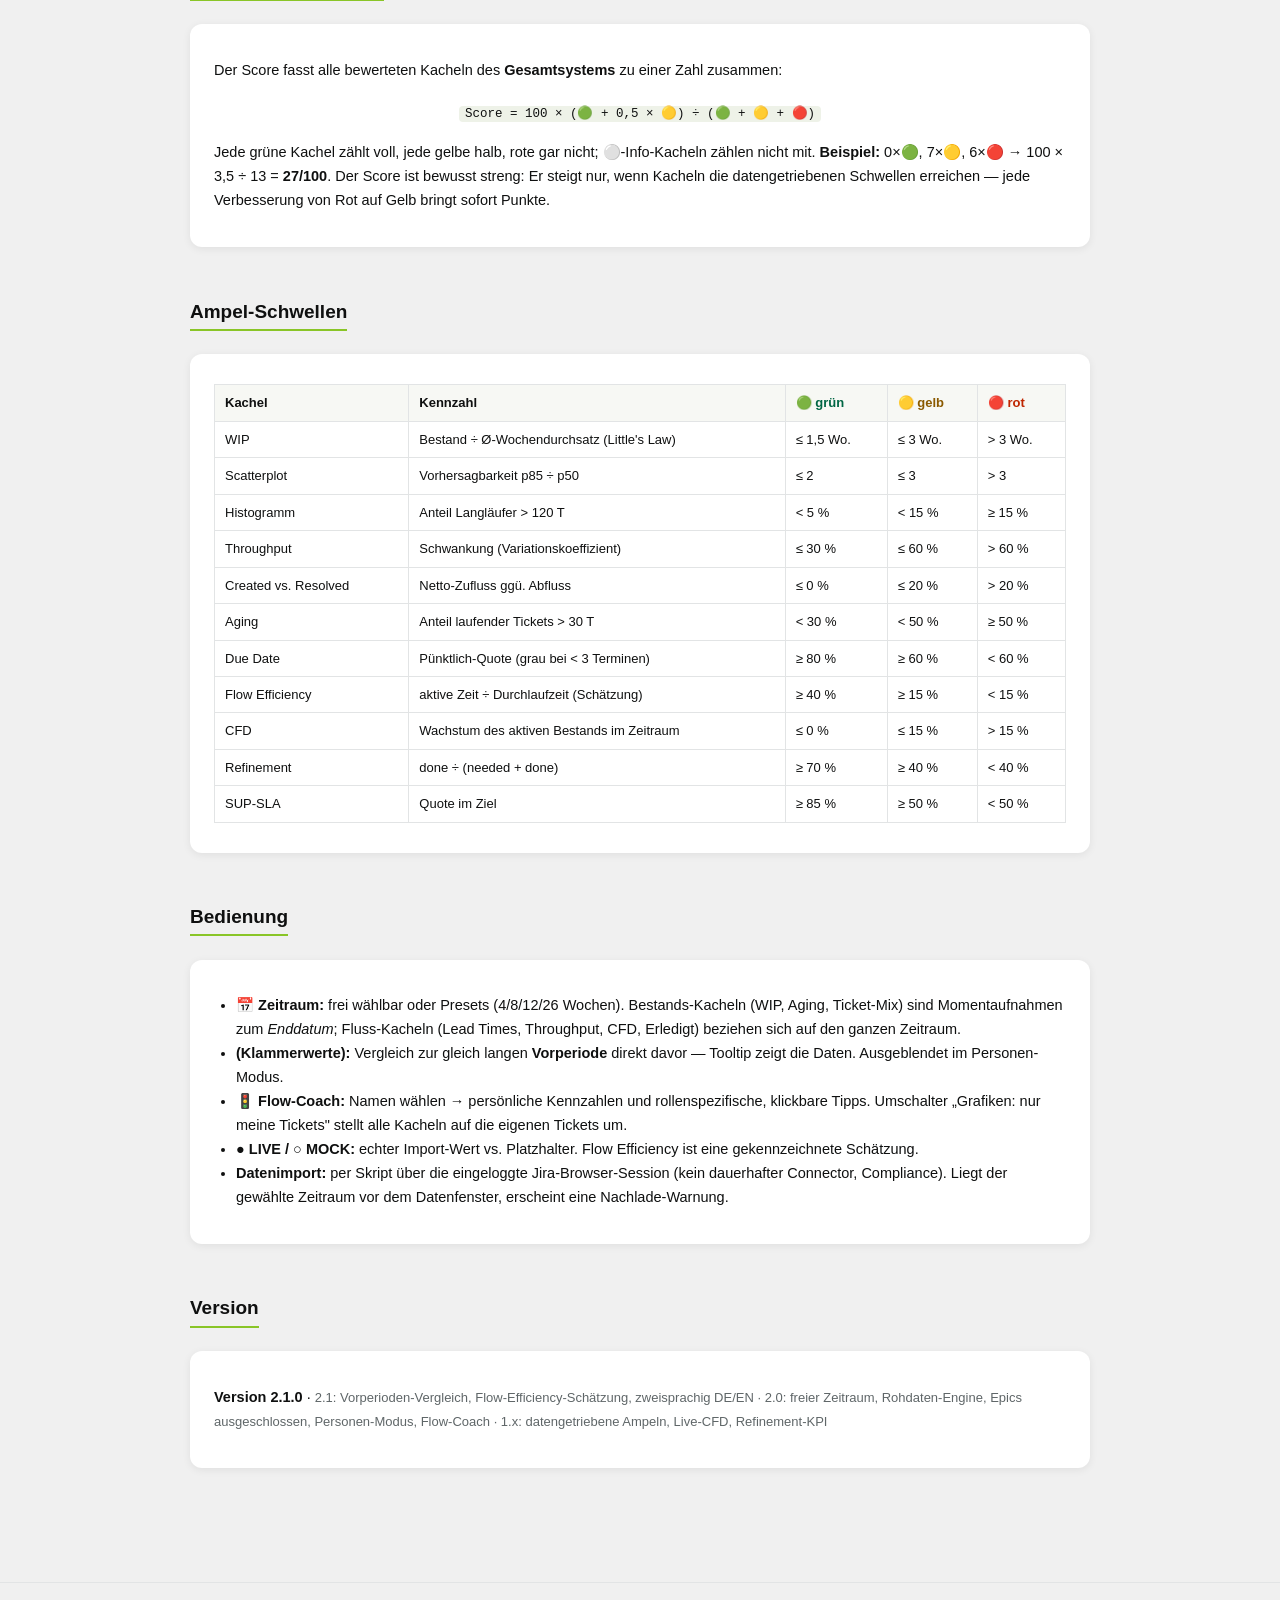
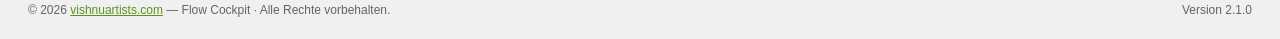
==== commit ff707d01: "Reifegrad-Hilfe: fuenf Stufen in echten Worten, Tor ab Stufe 4, Werkzeug-Pool Neue Seite site/reifeg" ====
--- a/site/flow-cockpit-hilfe.html
+++ b/site/flow-cockpit-hilfe.html
@@ -57,7 +57,8 @@
 <body>
 <header>
   <span class="logo"><em>◢</em> <span id="hTitle">HILFE</span></span>
-  <a href="flow-cockpit-starter.html" id="backLink" onclick="return hilfeBack(event)">← Zurück zum Cockpit</a>
+  <a href="reifegrad.html" id="reifegradLink" style="margin-left:auto;margin-right:18px">🌳 Reifegrad</a>
+  <a href="flow-cockpit-starter.html" id="backLink" style="margin-left:0" onclick="return hilfeBack(event)">← Zurück zum Cockpit</a>
 </header>
 <script>
 /* Zurück-Link: eigenes Team-Cockpit aus der Portal-Anmeldung (sessionStorage.vsAuth), sonst Verlauf (history.back),
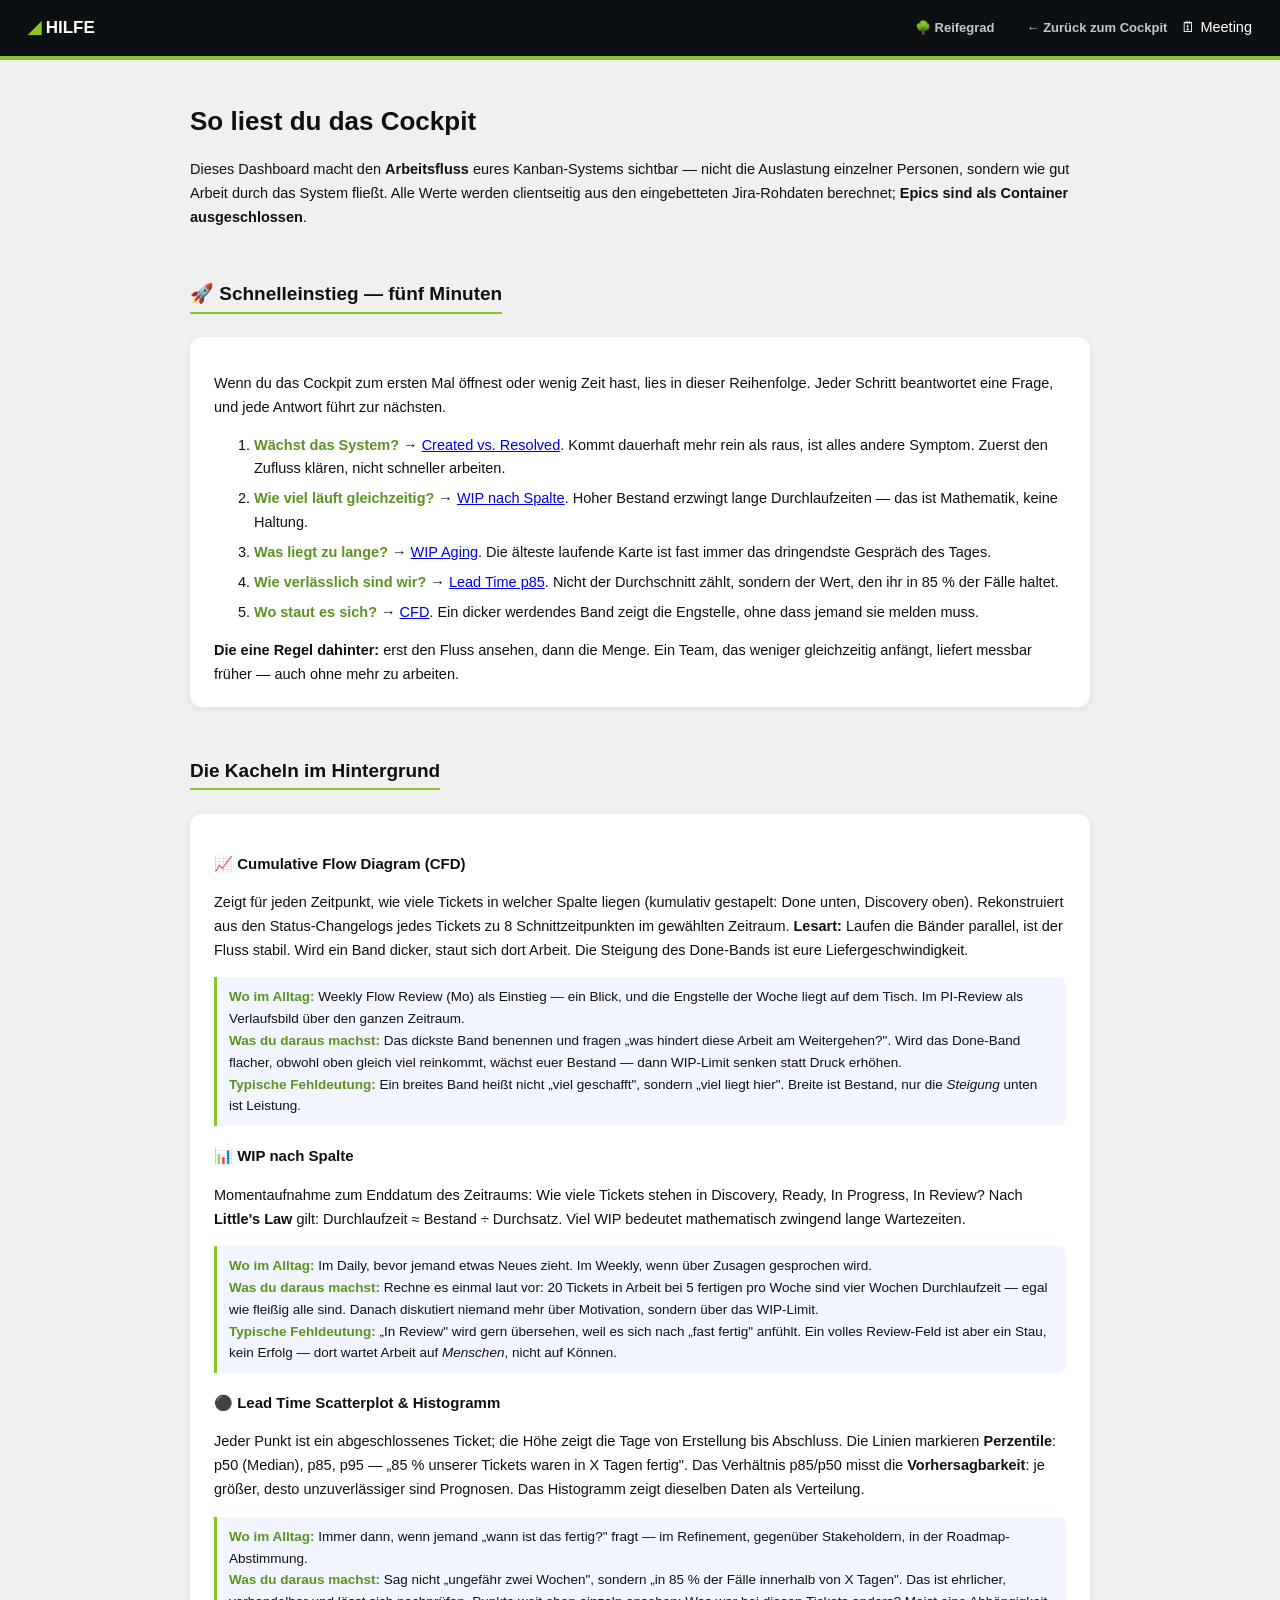
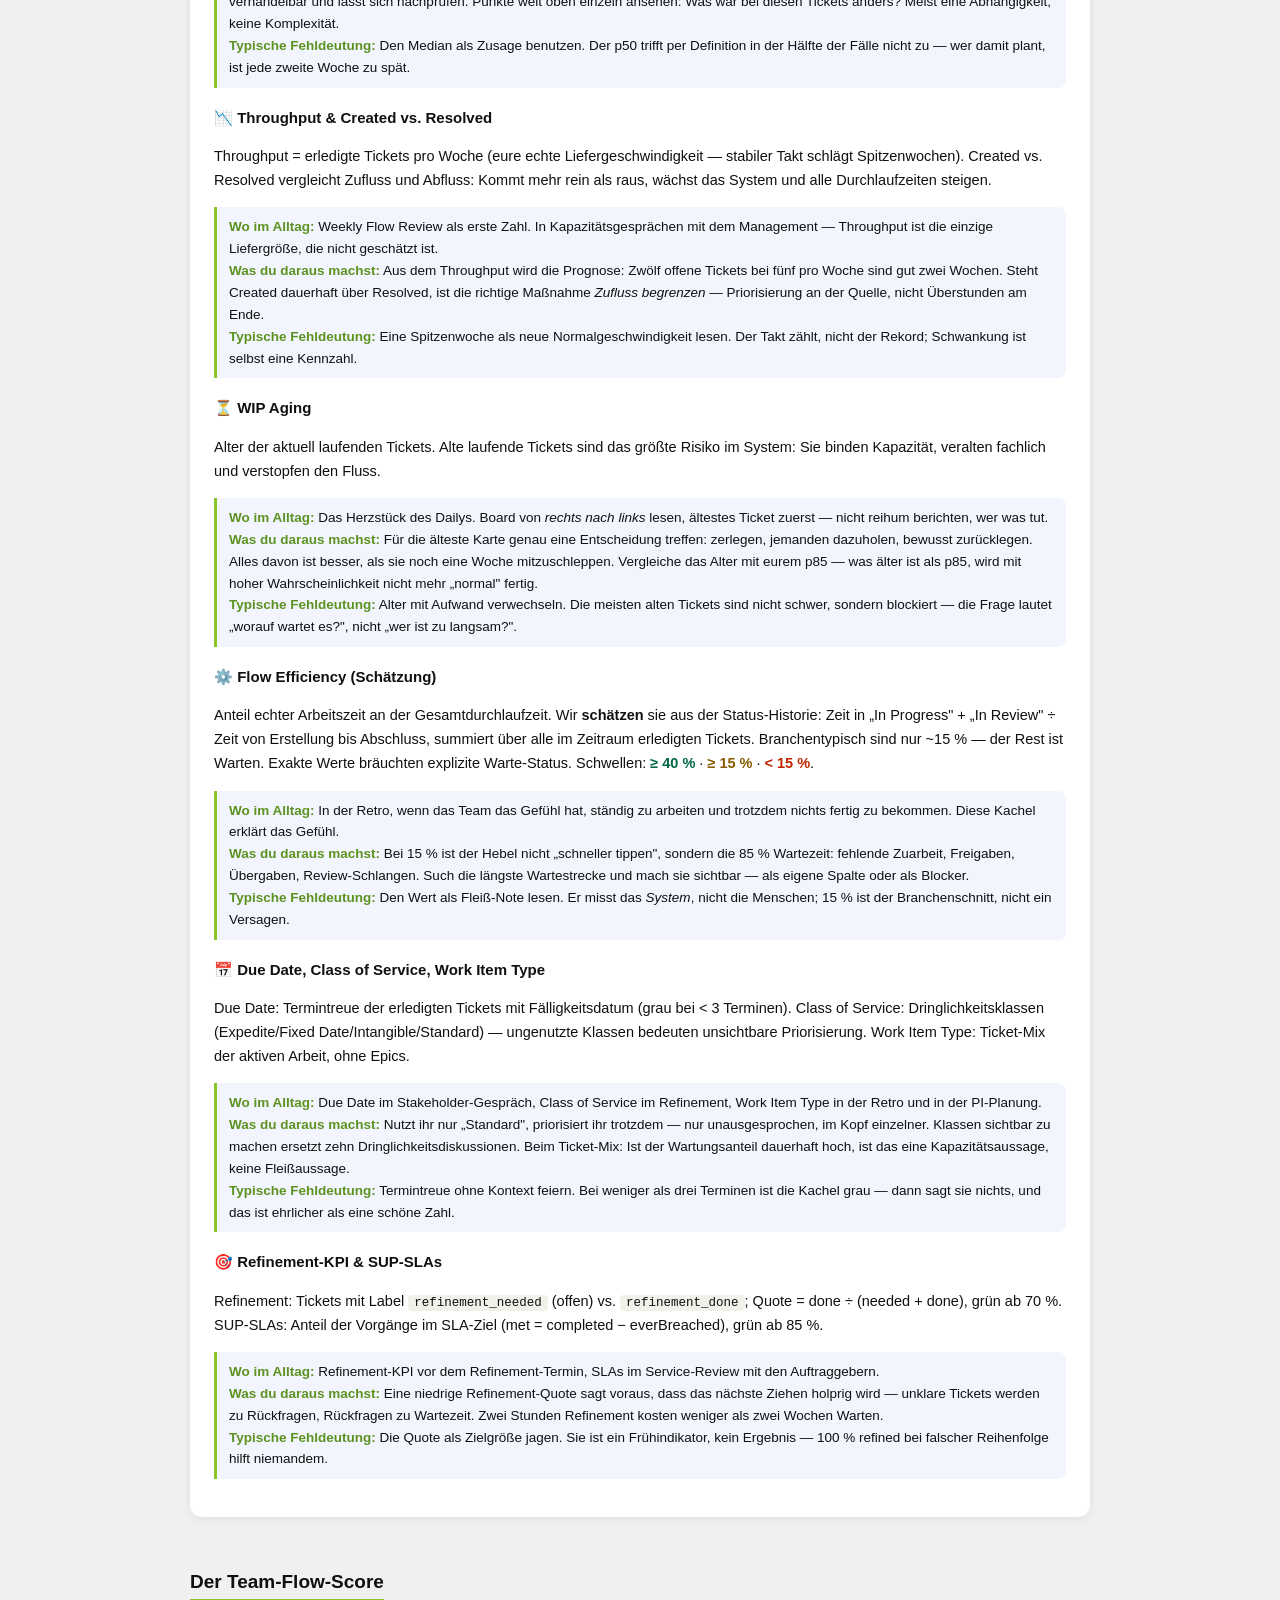
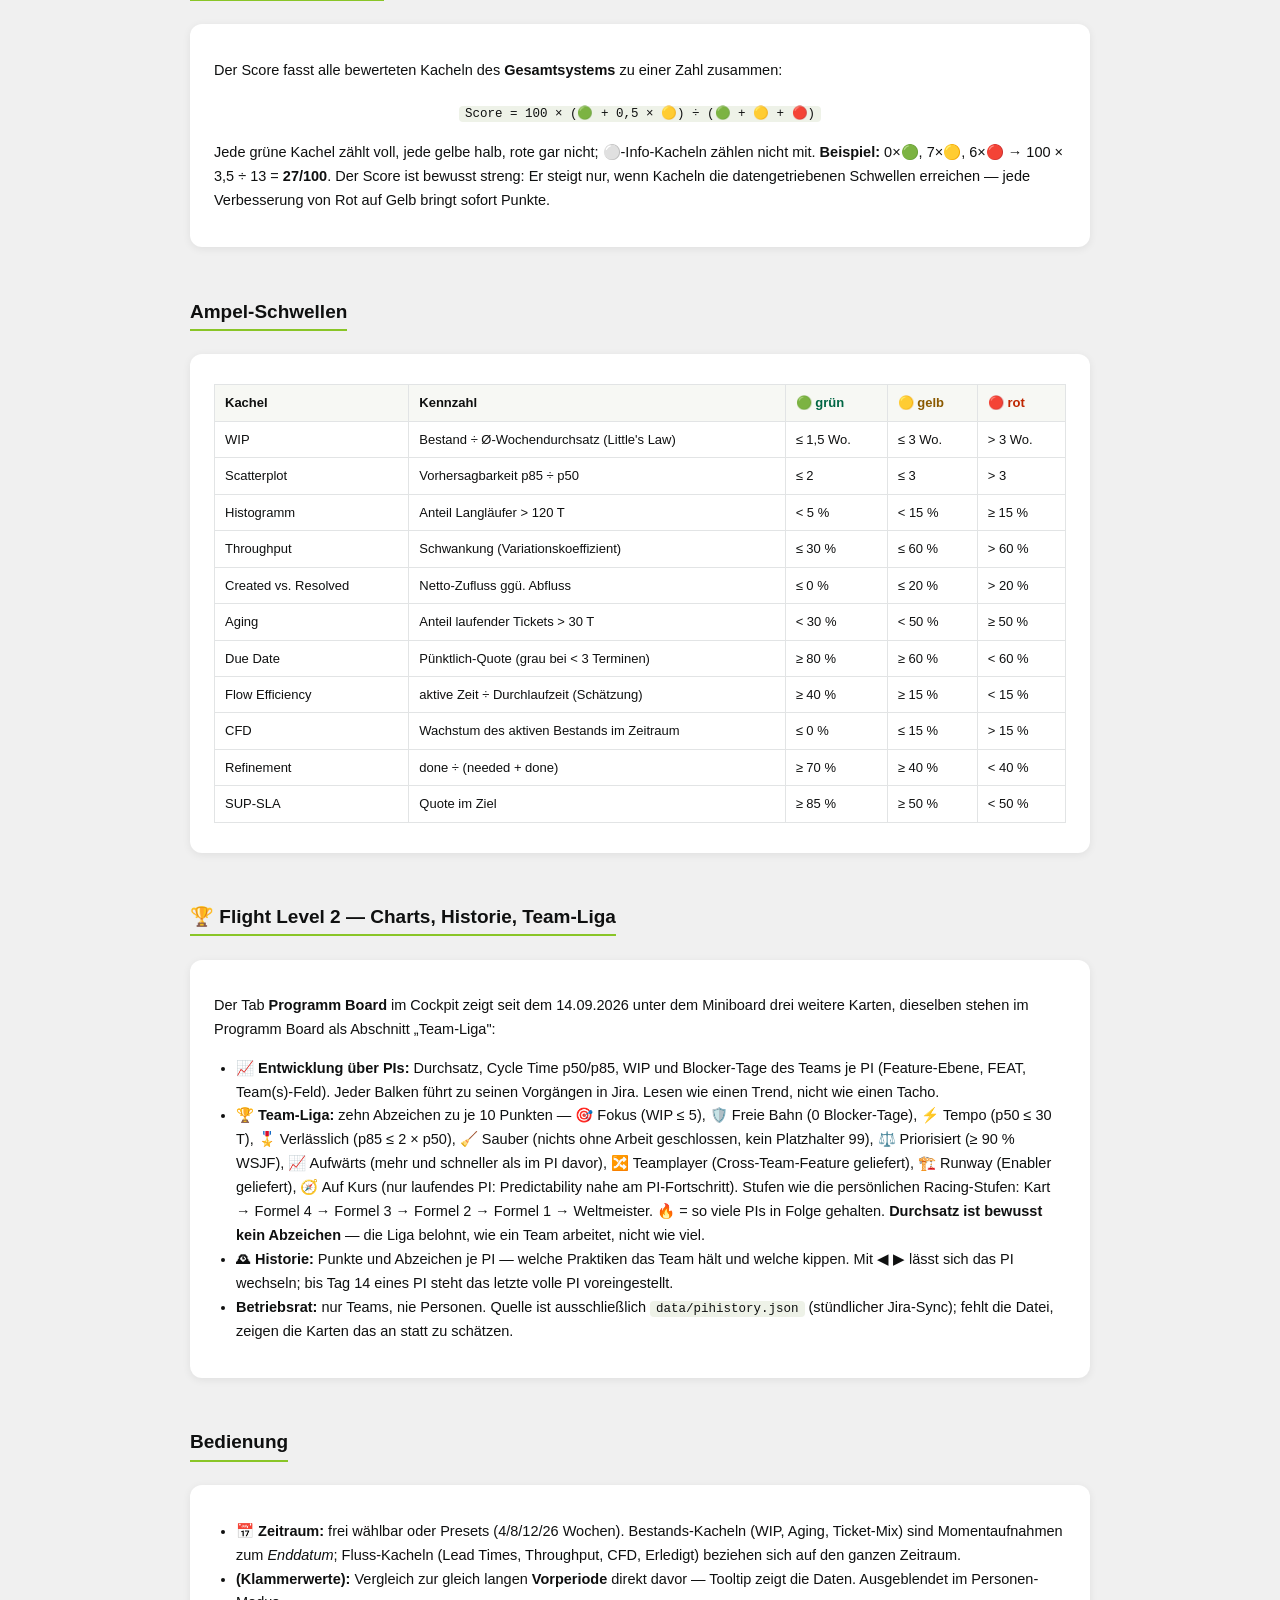
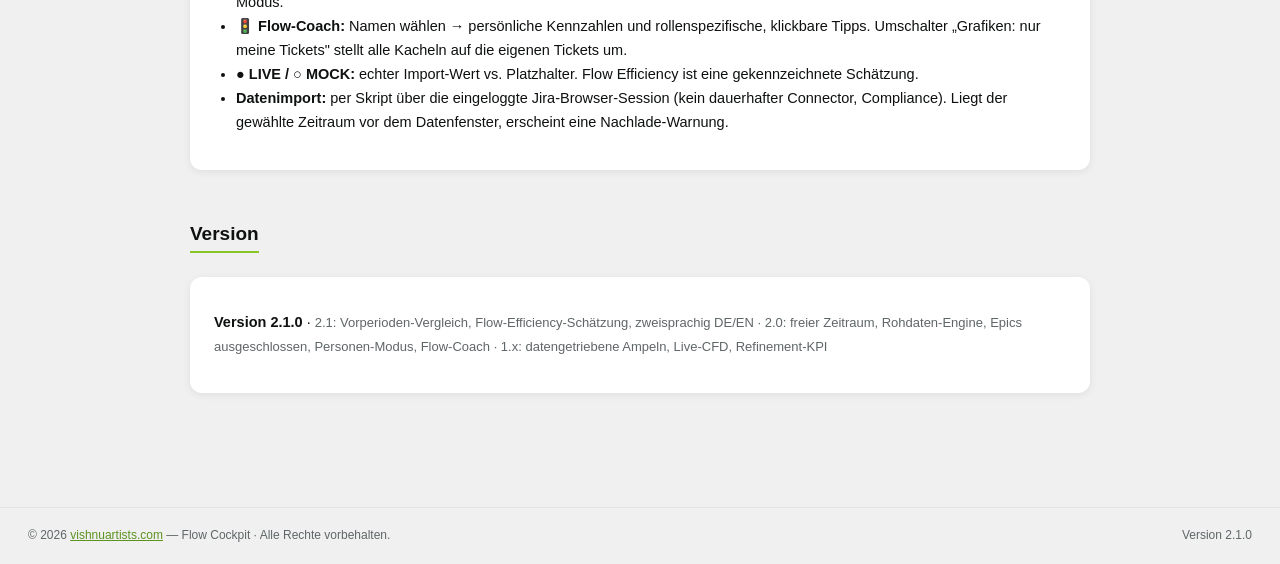
==== commit d8665c42: "Flow-Wissen im Team-Cockpit und im Starter; Starter-Build wieder lauffaehig - pb-flowwissen.js (gecl" ====
--- a/site/flow-cockpit-hilfe.html
+++ b/site/flow-cockpit-hilfe.html
@@ -4,6 +4,7 @@
 <meta charset="UTF-8">
 <meta name="viewport" content="width=device-width, initial-scale=1.0">
 <title>Hilfe &amp; Methodik — Flow Cockpit</title>
+<script src="pb-flowwissen.js?v=0916b"></script>
 <!-- Dark-Flash-Schutz: Theme-Key fcTheme + html[data-theme] exakt wie pbTheme in pb-ui.js; Grundfarben vor dem ersten Paint -->
 <script>try{if(localStorage.getItem('fcTheme')==='dark')document.documentElement.setAttribute('data-theme','dark')}catch(e){}</script>
 <style>html[data-theme=dark]{background:#0e1013;color-scheme:dark}html[data-theme=dark]:root{--bg:#0e1013;--card:#16191d;--ink:#e8eaed;--sub:#9aa1a9;--line:#262b31}html[data-theme=dark] body{background:#0e1013;color:#e8eaed}</style>
@@ -66,7 +67,7 @@
 function hilfeBack(ev){
   try{
     var a=JSON.parse(sessionStorage.getItem('vsAuth')||'null');
-    var C={formular1:'cockpit-formular1.html',pawpatrol:'cockpit-pawpatrol.html',heisenberg:'cockpit-heisenberg.html',team42:'cockpit-team42.html',loansharks:'cockpit-loansharks.html',analytics:'cockpit.html'};
+    var C={formular1:'cockpit-formular1.html',pawpatrol:'cockpit-pawpatrol.html',heisenberg:'cockpit-heisenberg.html',team42:'cockpit-team42.html',loansharks:'cockpit-loansharks.html',planetexpress:'cockpit-planetexpress.html',firstorder:'cockpit-firstorder.html',dreamers:'cockpit-dreamers.html',analytics:'cockpit.html'};
     var ref=document.referrer||'', same=ref&&ref.indexOf(location.origin)===0&&!/hilfe\.html/.test(ref);
     if(same&&history.length>1){ ev.preventDefault(); history.back(); return false; }
     if(a&&a.team&&C[a.team]){ ev.preventDefault(); location.href=C[a.team]; return false; }
@@ -169,6 +170,17 @@
     </table>
   </div>
 
+  <h2 id="liga">🏆 Flight Level 2 — Charts, Historie, Team-Liga</h2>
+  <div class="card">
+    <p>Der Tab <b>Programm Board</b> im Cockpit zeigt seit dem 14.09.2026 unter dem Miniboard drei weitere Karten, dieselben stehen im Programm Board als Abschnitt „Team-Liga":</p>
+    <ul>
+      <li><b>📈 Entwicklung über PIs:</b> Durchsatz, Cycle Time p50/p85, WIP und Blocker-Tage des Teams je PI (Feature-Ebene, FEAT, Team(s)-Feld). Jeder Balken führt zu seinen Vorgängen in Jira. Lesen wie einen Trend, nicht wie einen Tacho.</li>
+      <li><b>🏆 Team-Liga:</b> zehn Abzeichen zu je 10 Punkten — 🎯 Fokus (WIP ≤ 5), 🛡️ Freie Bahn (0 Blocker-Tage), ⚡ Tempo (p50 ≤ 30 T), 🎖️ Verlässlich (p85 ≤ 2 × p50), 🧹 Sauber (nichts ohne Arbeit geschlossen, kein Platzhalter 99), ⚖️ Priorisiert (≥ 90 % WSJF), 📈 Aufwärts (mehr und schneller als im PI davor), 🔀 Teamplayer (Cross-Team-Feature geliefert), 🏗️ Runway (Enabler geliefert), 🧭 Auf Kurs (nur laufendes PI: Predictability nahe am PI-Fortschritt). Stufen wie die persönlichen Racing-Stufen: Kart → Formel 4 → Formel 3 → Formel 2 → Formel 1 → Weltmeister. 🔥 = so viele PIs in Folge gehalten. <b>Durchsatz ist bewusst kein Abzeichen</b> — die Liga belohnt, wie ein Team arbeitet, nicht wie viel.</li>
+      <li><b>🕰 Historie:</b> Punkte und Abzeichen je PI — welche Praktiken das Team hält und welche kippen. Mit ◀ ▶ lässt sich das PI wechseln; bis Tag 14 eines PI steht das letzte volle PI voreingestellt.</li>
+      <li><b>Betriebsrat:</b> nur Teams, nie Personen. Quelle ist ausschließlich <code>data/pihistory.json</code> (stündlicher Jira-Sync); fehlt die Datei, zeigen die Karten das an statt zu schätzen.</li>
+    </ul>
+  </div>
+
   <h2>Bedienung</h2>
   <div class="card">
     <ul>
@@ -277,6 +289,17 @@
       <tr><td>Refinement</td><td>done ÷ (needed + done)</td><td>≥ 70%</td><td>≥ 40%</td><td>&lt; 40%</td></tr>
       <tr><td>SUP SLA</td><td>share within target</td><td>≥ 85%</td><td>≥ 50%</td><td>&lt; 50%</td></tr>
     </table>
+  </div>
+
+  <h2 id="liga-en">🏆 Flight level 2 — charts, history, team league</h2>
+  <div class="card">
+    <p>Since 14 Sep 2026 the <b>Program Board</b> tab in the cockpit shows three more cards below the mini board; the same appear on the program board as the section "Team league":</p>
+    <ul>
+      <li><b>📈 Development across PIs:</b> throughput, cycle time p50/p85, WIP and blocked days of the team per PI (feature level, FEAT, Team(s) field). Every bar links to its issues in Jira. Read as a trend, not a speedometer.</li>
+      <li><b>🏆 Team league:</b> ten badges worth 10 points each — 🎯 Focus (WIP ≤ 5), 🛡️ Clear road (0 blocked days), ⚡ Pace (p50 ≤ 30 d), 🎖️ Reliable (p85 ≤ 2 × p50), 🧹 Clean (nothing closed without work, no placeholder 99), ⚖️ Prioritised (≥ 90 % WSJF), 📈 Upward (more and faster than the previous PI), 🔀 Team player (cross-team feature delivered), 🏗️ Runway (enabler delivered), 🧭 On course (running PI only: predictability close to PI progress). Levels mirror the personal racing levels: Kart → Formula 4 → Formula 3 → Formula 2 → Formula 1 → World Champion. 🔥 = held that many PIs in a row. <b>Throughput is deliberately not a badge</b> — the league rewards how a team works, not how much.</li>
+      <li><b>🕰 History:</b> points and badges per PI — which practices the team keeps and which slip. ◀ ▶ switches the PI; until day 14 of a PI the last full PI is preselected.</li>
+      <li><b>Works council:</b> teams only, never people. The only source is <code>data/pihistory.json</code> (hourly Jira sync); if the file is missing the cards say so instead of estimating.</li>
+    </ul>
   </div>
 
   <h2>Usage</h2>
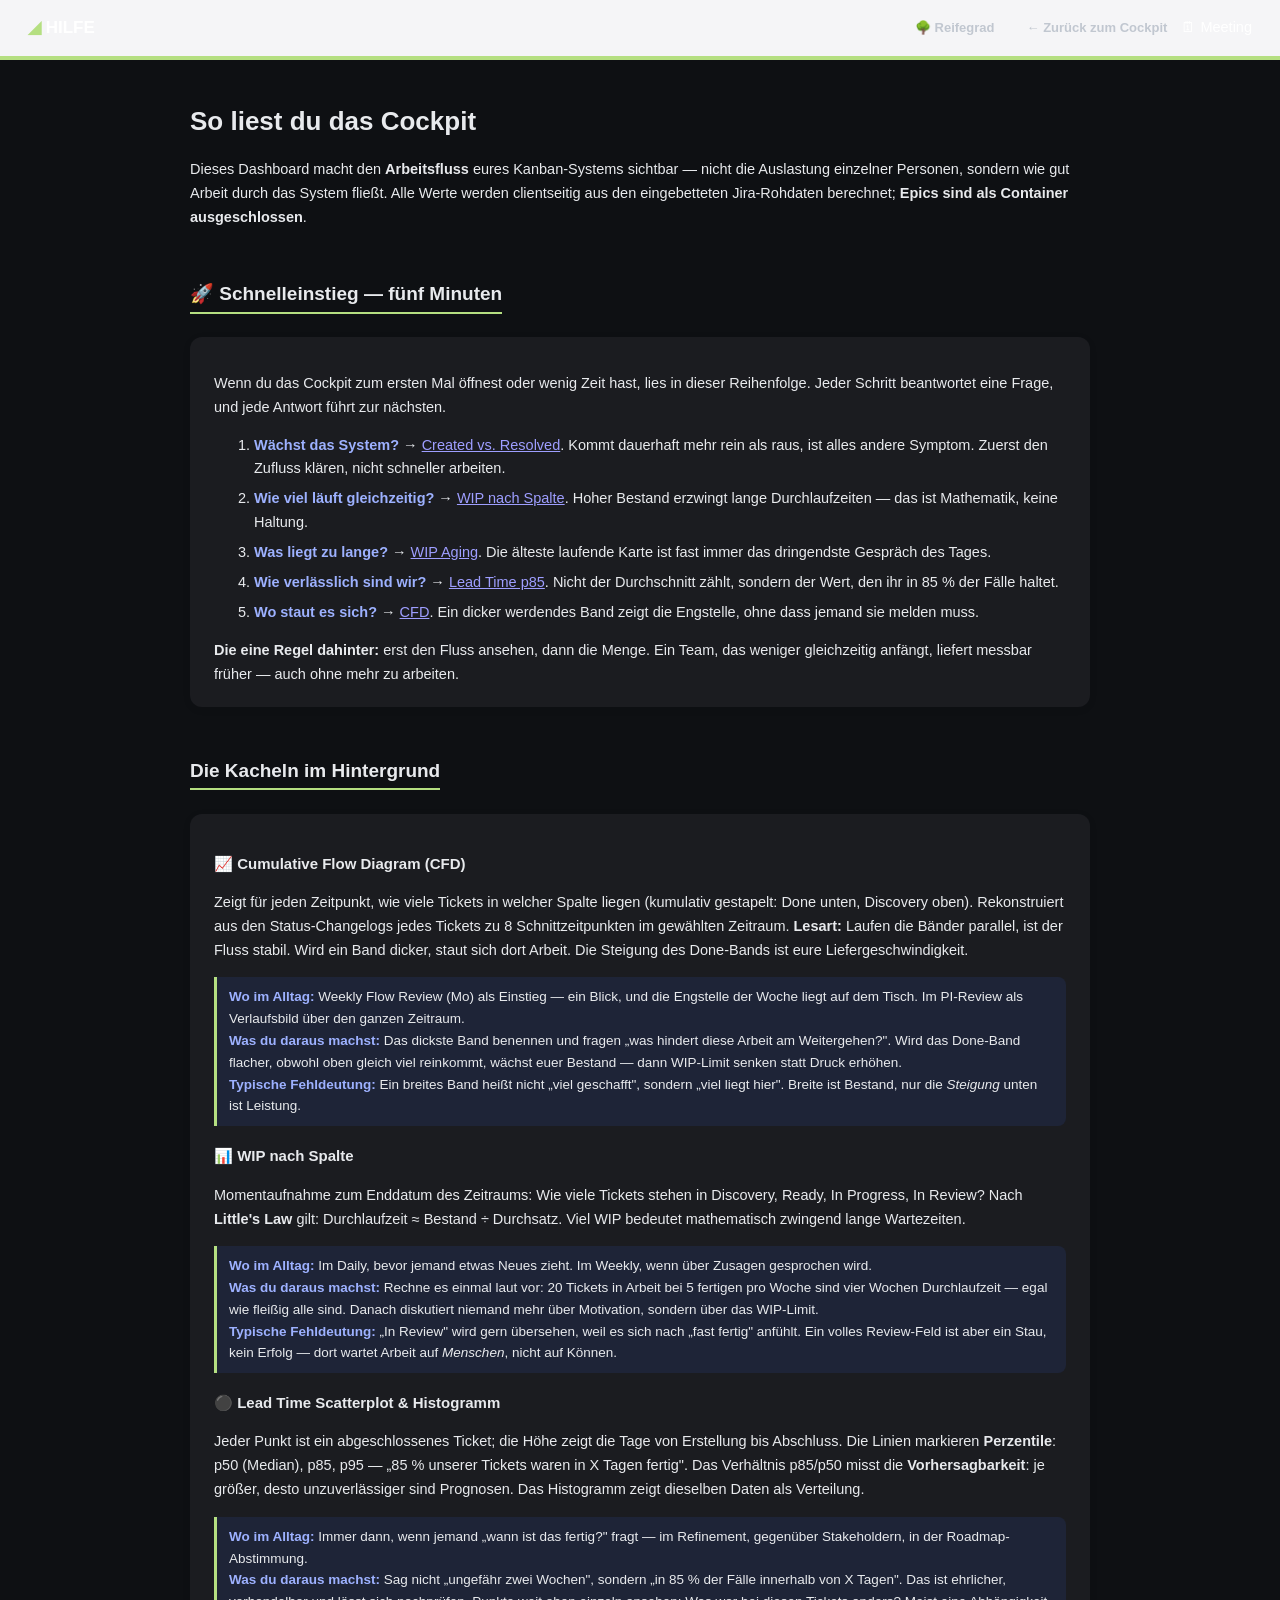
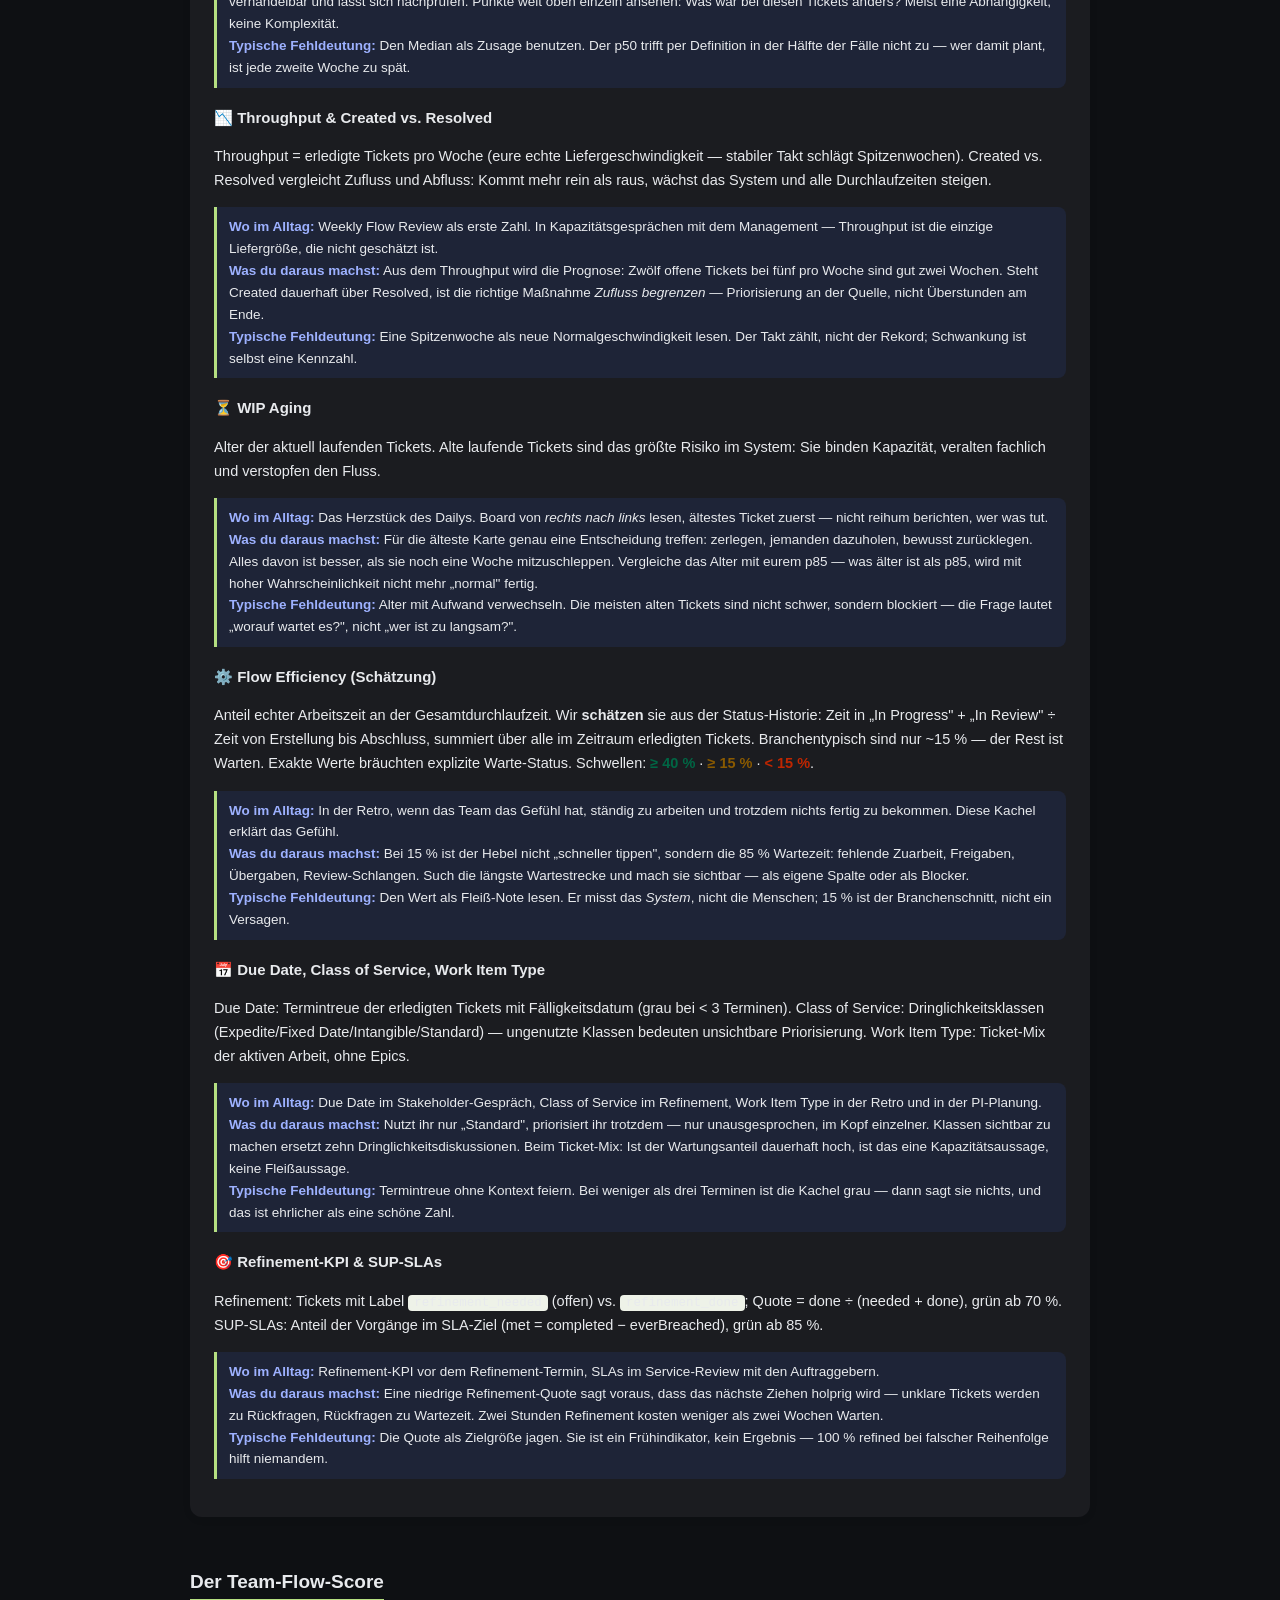
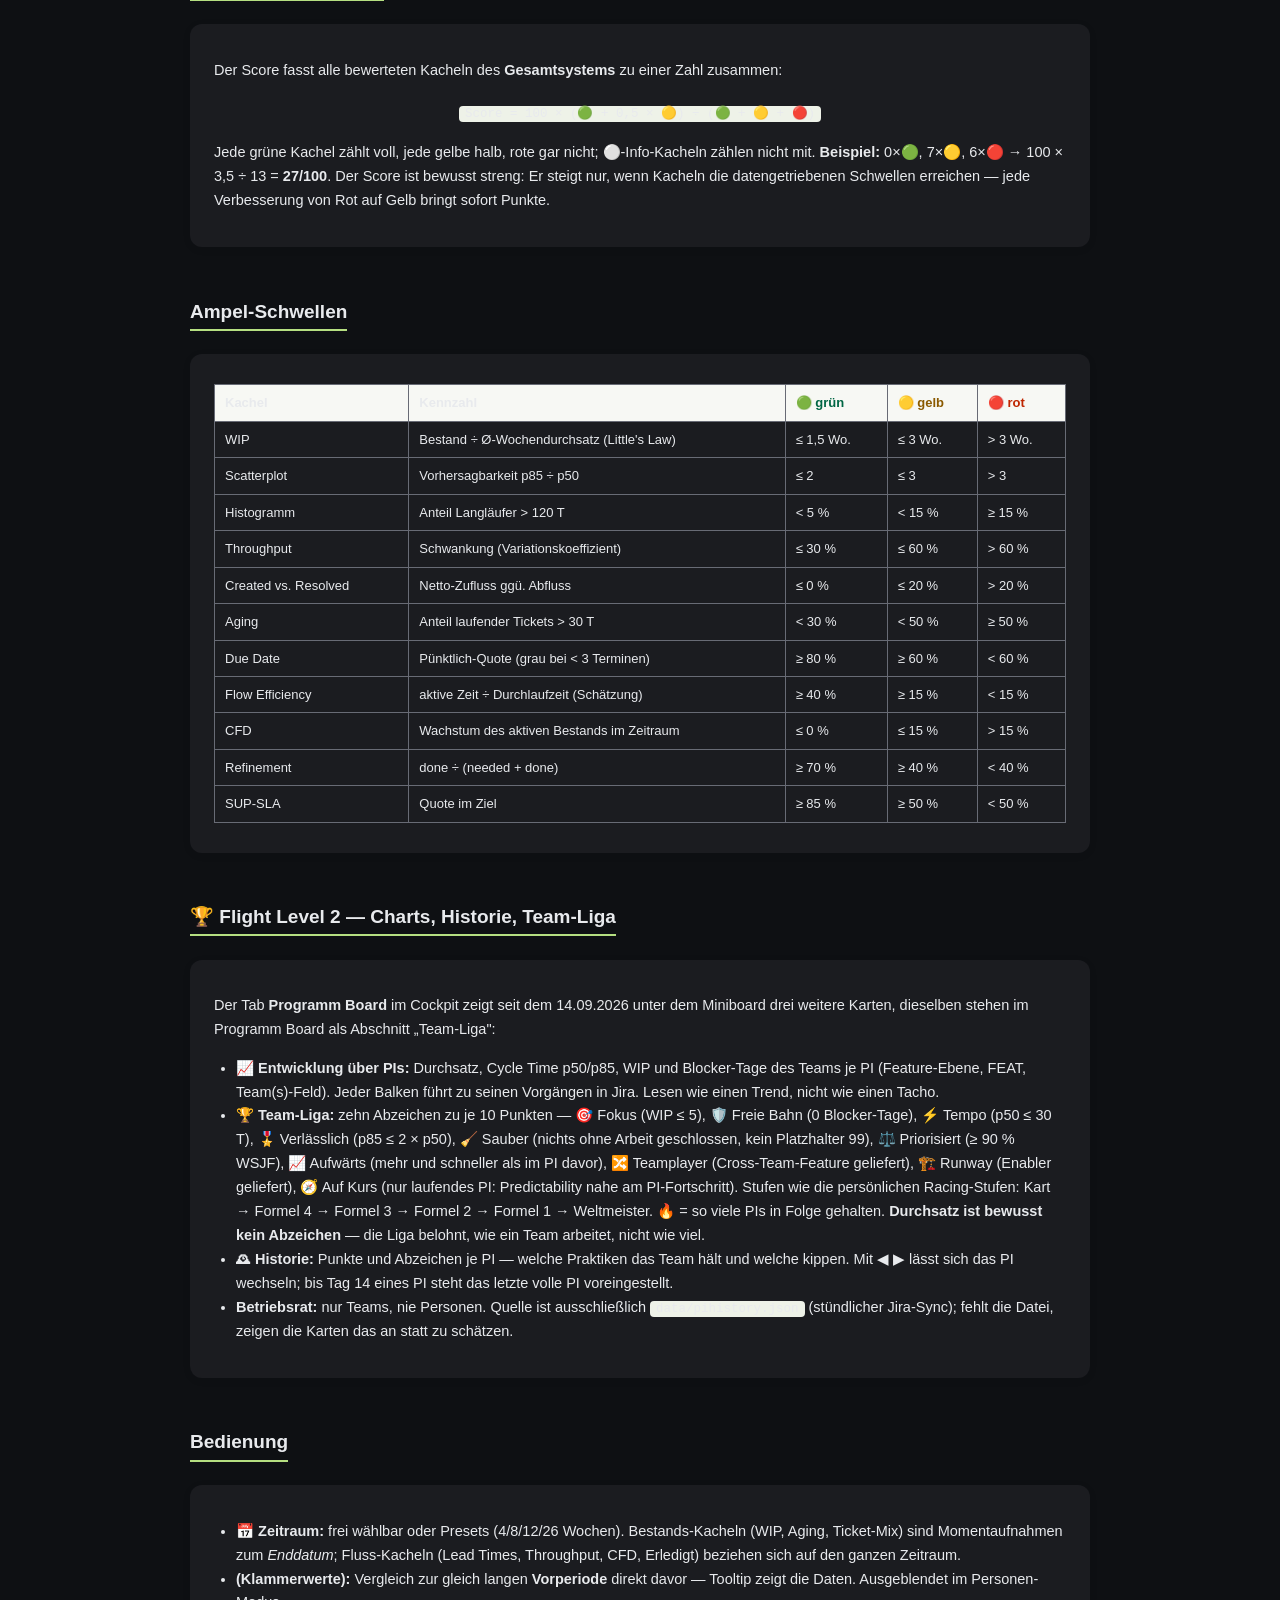
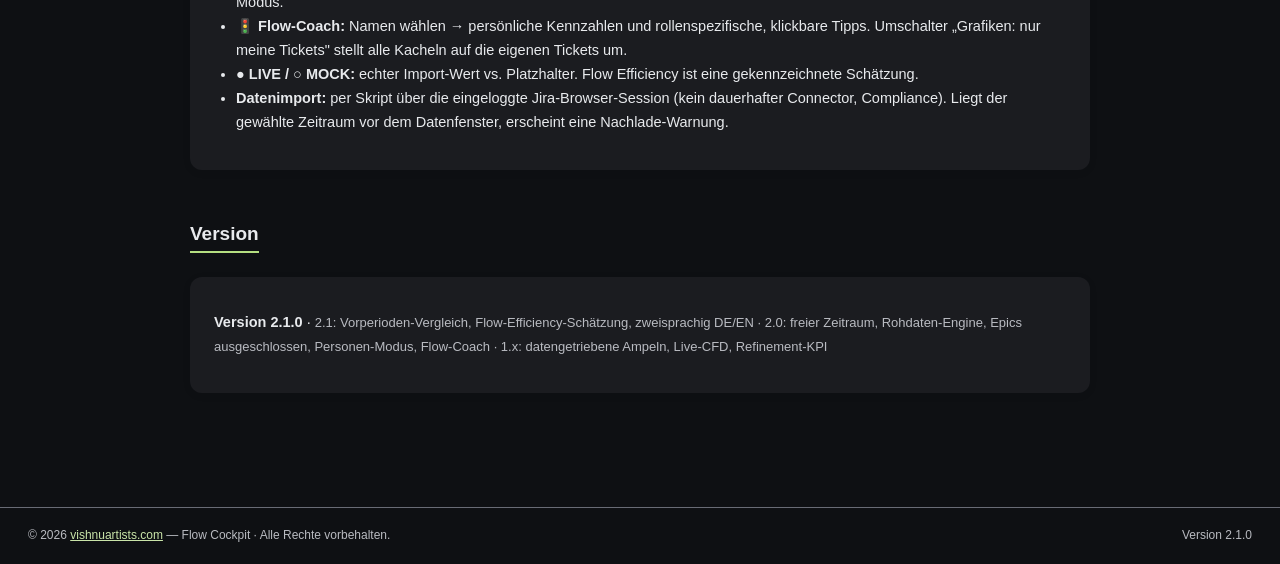
==== commit 6c57fd83: "build: preserve Vishnu branding with shared cockpit tokens" ====
--- a/site/flow-cockpit-hilfe.html
+++ b/site/flow-cockpit-hilfe.html
@@ -5,14 +5,14 @@
 <meta name="viewport" content="width=device-width, initial-scale=1.0">
 <title>Hilfe &amp; Methodik — Flow Cockpit</title>
 <script src="pb-flowwissen.js?v=0916b"></script>
-<!-- Dark-Flash-Schutz: Theme-Key fcTheme + html[data-theme] exakt wie pbTheme in pb-ui.js; Grundfarben vor dem ersten Paint -->
+<!-- Dark-Flash-Schutz: Theme-Key fcTheme + html[data-theme] exakt wie pbTheme in pb-ui.js?v=20260917-vishnu-night Grundfarben vor dem ersten Paint -->
 <script>try{if(localStorage.getItem('fcTheme')==='dark')document.documentElement.setAttribute('data-theme','dark')}catch(e){}</script>
-<style>html[data-theme=dark]{background:#0e1013;color-scheme:dark}html[data-theme=dark]:root{--bg:#0e1013;--card:#16191d;--ink:#e8eaed;--sub:#9aa1a9;--line:#262b31}html[data-theme=dark] body{background:#0e1013;color:#e8eaed}</style>
+<style>html[data-theme=dark]{background:#0e1013;color-scheme:dark}html[data-theme=dark]:root{}html[data-theme=dark] body{background:#0e1013;color:#e8eaed}</style>
 <link rel="icon" href="data:image/svg+xml,%3Csvg xmlns='http://www.w3.org/2000/svg' viewBox='0 0 64 64'%3E%3Crect width='64' height='64' rx='14' fill='%230c1013'/%3E%3Cpath d='M12 52L30 52L12 32Z' fill='%2389c527'/%3E%3Ccircle cx='44' cy='16' r='7' fill='%23ff5630'/%3E%3Ccircle cx='44' cy='33' r='7' fill='%23ffab00'/%3E%3Ccircle cx='44' cy='50' r='7' fill='%2336b37e'/%3E%3C/svg%3E">
 <link rel="stylesheet" href="/fonts.css">
 <style>
-  :root{--bg:#f0f0f0;--card:#fff;--ink:#0f1010;--sub:#5f6668;--line:#e2e4e5;
-    --brand:#89c527;--brand2:#74b62e;--brand-dark:#5c9220;--accent:#0c1013}
+  :root{
+    }
   body{margin:0;background:var(--bg);color:var(--ink);font-family:Poppins,sans-serif;font-size:14.5px;line-height:1.65}
   header{background:var(--accent);color:#fff;padding:14px 28px;display:flex;align-items:center;gap:14px;border-bottom:4px solid var(--brand)}
   header .logo{font-weight:800;font-size:17px}
@@ -47,6 +47,41 @@
   .quick li b{color:var(--brand-dark,#0f2ec2)}
   html[data-theme=dark] .quick li b{color:#9db1ff}
 </style>
+<style data-flow-palette="vishnu">/* Shared, deliberate UI palette. Charts retain their distinct data-series colors. */
+:root:root{--bg:#f4f4f5;--card:#ffffff;--ink:#17181c;--sub:#53545a;--line:#a5a7ae;--accent:#17181c;--brand:#89c527;--brand2:#397014;--brand-dark:#35630e;--blue:#397014;--blue2:#2870ba;--green:#126743;--yellow:#805800;--red:#b32130;--purple:#68489b;--teal:#006978;--grey:#53545a;--radius:12px;--shadow:none;--surface-soft:#ebedf1;--info-bg:#edf2ff;--success-bg:#e7f4ed;--warning-bg:#fff3d6;--danger-bg:#ffeded;--focus:#397014;--font-ui:Poppins,-apple-system,BlinkMacSystemFont,"Segoe UI",Roboto,Helvetica,Arial,sans-serif;color-scheme:light}
+:root:root[data-theme=dark]{--bg:#101114;--card:#1b1c20;--ink:#f5f5f7;--sub:#b9bbc1;--line:#686b75;--accent:#f5f5f7;--brand:#b5df81;--brand2:#b5df81;--brand-dark:#cae5a9;--blue:#b5df81;--blue2:#91c5ff;--green:#79dfad;--yellow:#ffd278;--red:#ff9ba7;--purple:#ceb4ff;--teal:#83dce8;--grey:#b9bbc1;--surface-soft:#272a32;--info-bg:#202d49;--success-bg:#17382a;--warning-bg:#382d17;--danger-bg:#3b2128;--focus:#b5df81;color-scheme:dark}
+html{background:var(--bg);color:var(--ink)}body{background:var(--bg);color:var(--ink);font-family:var(--font-ui)}
+</style>
+<style>/* Shared surfaces and navigation, following the FL2 / Analytics workspace. */
+.carsales-corporate body>header{background:var(--card)!important;color:var(--ink)!important;border-color:var(--line)!important}
+.carsales-corporate .corporate-signature,.carsales-corporate .corporate-signature strong,.carsales-corporate header>.logo,.carsales-corporate header>.brand{color:var(--ink)!important}
+.carsales-corporate .corporate-signature small,.carsales-corporate header>.sub{color:var(--sub)!important}
+.carsales-corporate .corporate-signature strong span{color:var(--red)}
+.carsales-corporate :is(.card,.panel,.coach,.okr,.okrkpi,.note,.practice-card,.journey-card){background:var(--card);color:var(--ink);border-color:var(--line);border-radius:var(--radius);box-shadow:none}
+.carsales-corporate :is(.ctrl,.pinav,.col,.workspace-scope){background:var(--card);color:var(--ink);border-color:var(--line)}
+.carsales-corporate :is(input,select,textarea){font-family:var(--font-ui);background:var(--card);color:var(--ink);border-color:var(--line);max-width:100%}
+.carsales-corporate :is(a,button,select,input,textarea,summary):focus-visible{outline:3px solid var(--focus)!important;outline-offset:3px}
+.carsales-corporate :is(.hint,.dim,.meta,.lbl){color:var(--sub)}
+.carsales-corporate :is(.qbtn,.lbtn){min-height:40px;display:inline-flex;align-items:center;justify-content:center}
+.carsales-corporate .amp-green,.carsales-corporate .chip.live{background:var(--success-bg);color:var(--green)}
+.carsales-corporate .amp-yellow,.carsales-corporate .chip.est{background:var(--warning-bg);color:var(--yellow)}
+.carsales-corporate .amp-red{background:var(--danger-bg);color:var(--red)}
+.carsales-corporate .amp-grey,.carsales-corporate .chip.mock{background:var(--surface-soft);color:var(--sub)}
+.carsales-corporate .pbmenu .mi.here{color:var(--ink);border-bottom:2px solid var(--ink)}
+.flight-orientation{max-width:1384px;margin:16px auto;padding:0 24px;color:var(--ink);font:14px/1.5 var(--font-ui)}
+.flight-orientation nav{display:grid;grid-template-columns:repeat(3,minmax(0,1fr));gap:10px}.flight-orientation nav a{display:flex;align-items:center;gap:12px;border:1px solid var(--line);background:var(--card);border-radius:8px;padding:12px 16px;color:var(--ink);text-decoration:none;min-width:0}.flight-orientation nav b{font-size:12px;border:1px solid var(--line);border-radius:5px;padding:6px}.flight-orientation nav span{font-weight:600}.flight-orientation nav small{display:block;font-size:12px;color:var(--sub);font-weight:400}.flight-orientation a[aria-current=page]{border:2px solid var(--blue);padding:11px 15px}.flight-orientation em{font-size:11px;font-style:normal;margin-left:auto;color:var(--blue)}.flight-orientation summary{min-height:40px;padding:10px 0;cursor:pointer;color:var(--sub)}.flight-explainer{display:grid;grid-template-columns:minmax(0,1fr) 1fr;gap:24px;padding:24px;background:var(--card);border:1px solid var(--line);border-radius:8px}.flight-explainer img{width:100%;height:auto;border-radius:6px}.flight-explainer p{align-self:center;line-height:1.7}
+@media(max-width:700px){.flight-orientation{padding:0 16px}.flight-orientation nav{grid-template-columns:1fr}.flight-orientation nav a{padding:10px 12px}.flight-orientation a[aria-current=page]{padding:9px 11px}.flight-explainer{grid-template-columns:1fr;padding:16px}.carsales-corporate .wrap{padding:16px}.carsales-corporate :is(.okr-grid,.home-grid,.insight-grid){grid-template-columns:minmax(0,1fr)}.carsales-corporate .ctrl{padding:10px 16px}.carsales-corporate main{min-width:0}.carsales-corporate .corporate-signature{min-width:0}.carsales-corporate .kpitab{display:block;max-width:100%;overflow-x:auto}.carsales-corporate .okrkpis{flex-wrap:wrap}.carsales-corporate body>header{gap:12px!important;padding:16px!important}.carsales-corporate nav.pbmenu{flex-wrap:wrap}.carsales-corporate .card{padding:18px}}
+
+/* Explicit state pairs must also win over the legacy runtime theme adapter. */
+html[data-theme=dark].carsales-corporate #demoBanner,html[data-theme=dark].carsales-corporate #demoBanner a{background:var(--warning-bg)!important;color:var(--yellow)!important}
+html[data-theme=dark].carsales-corporate .subtab.active{background:var(--ink)!important;color:var(--card)!important;border-color:var(--ink)!important}
+html[data-theme=dark].carsales-corporate #fbBtn{background:var(--card)!important;color:var(--ink)!important;border:1px solid var(--line)}
+
+html[data-theme=dark].carsales-corporate button[data-review-level][aria-pressed=true]{background:var(--ink)!important;color:var(--card)!important}
+</style>
+<script>/* Runs in the head before first paint; retains the agreed 20:00–07:00 schedule. */
+(function(){let mode='auto';try{mode=localStorage.getItem('fcThemeMode')||'auto'}catch(e){}const h=new Date().getHours();document.documentElement.dataset.theme=mode==='dark'||mode==='light'?mode:h>=20||h<7?'dark':'light';})();
+</script>
 <link rel="canonical" href="https://vishnuartists.com/flow-cockpit.html">
 <meta name="robots" content="noindex,follow">
 <meta property="og:type" content="website">
@@ -67,7 +102,7 @@
 function hilfeBack(ev){
   try{
     var a=JSON.parse(sessionStorage.getItem('vsAuth')||'null');
-    var C={formular1:'cockpit-formular1.html',pawpatrol:'cockpit-pawpatrol.html',heisenberg:'cockpit-heisenberg.html',team42:'cockpit-team42.html',loansharks:'cockpit-loansharks.html',planetexpress:'cockpit-planetexpress.html',firstorder:'cockpit-firstorder.html',dreamers:'cockpit-dreamers.html',analytics:'cockpit.html'};
+    var C={formular1:'cockpit-formular1.html',pawpatrol:'cockpit-pawpatrol.html',heisenberg:'cockpit-heisenberg.html',team42:'cockpit-team42.html',loansharks:'cockpit-loansharks.html',planetexpress:'cockpit-planetexpress.html',firstorder:'cockpit-firstorder.html',dreamers:'cockpit-dreamers.html',dap:'cockpit-dap.html',psr:'cockpit-psr.html',wae:'cockpit-wae.html',analytics:'cockpit.html'};
     var ref=document.referrer||'', same=ref&&ref.indexOf(location.origin)===0&&!/hilfe\.html/.test(ref);
     if(same&&history.length>1){ ev.preventDefault(); history.back(); return false; }
     if(a&&a.team&&C[a.team]){ ev.preventDefault(); location.href=C[a.team]; return false; }
